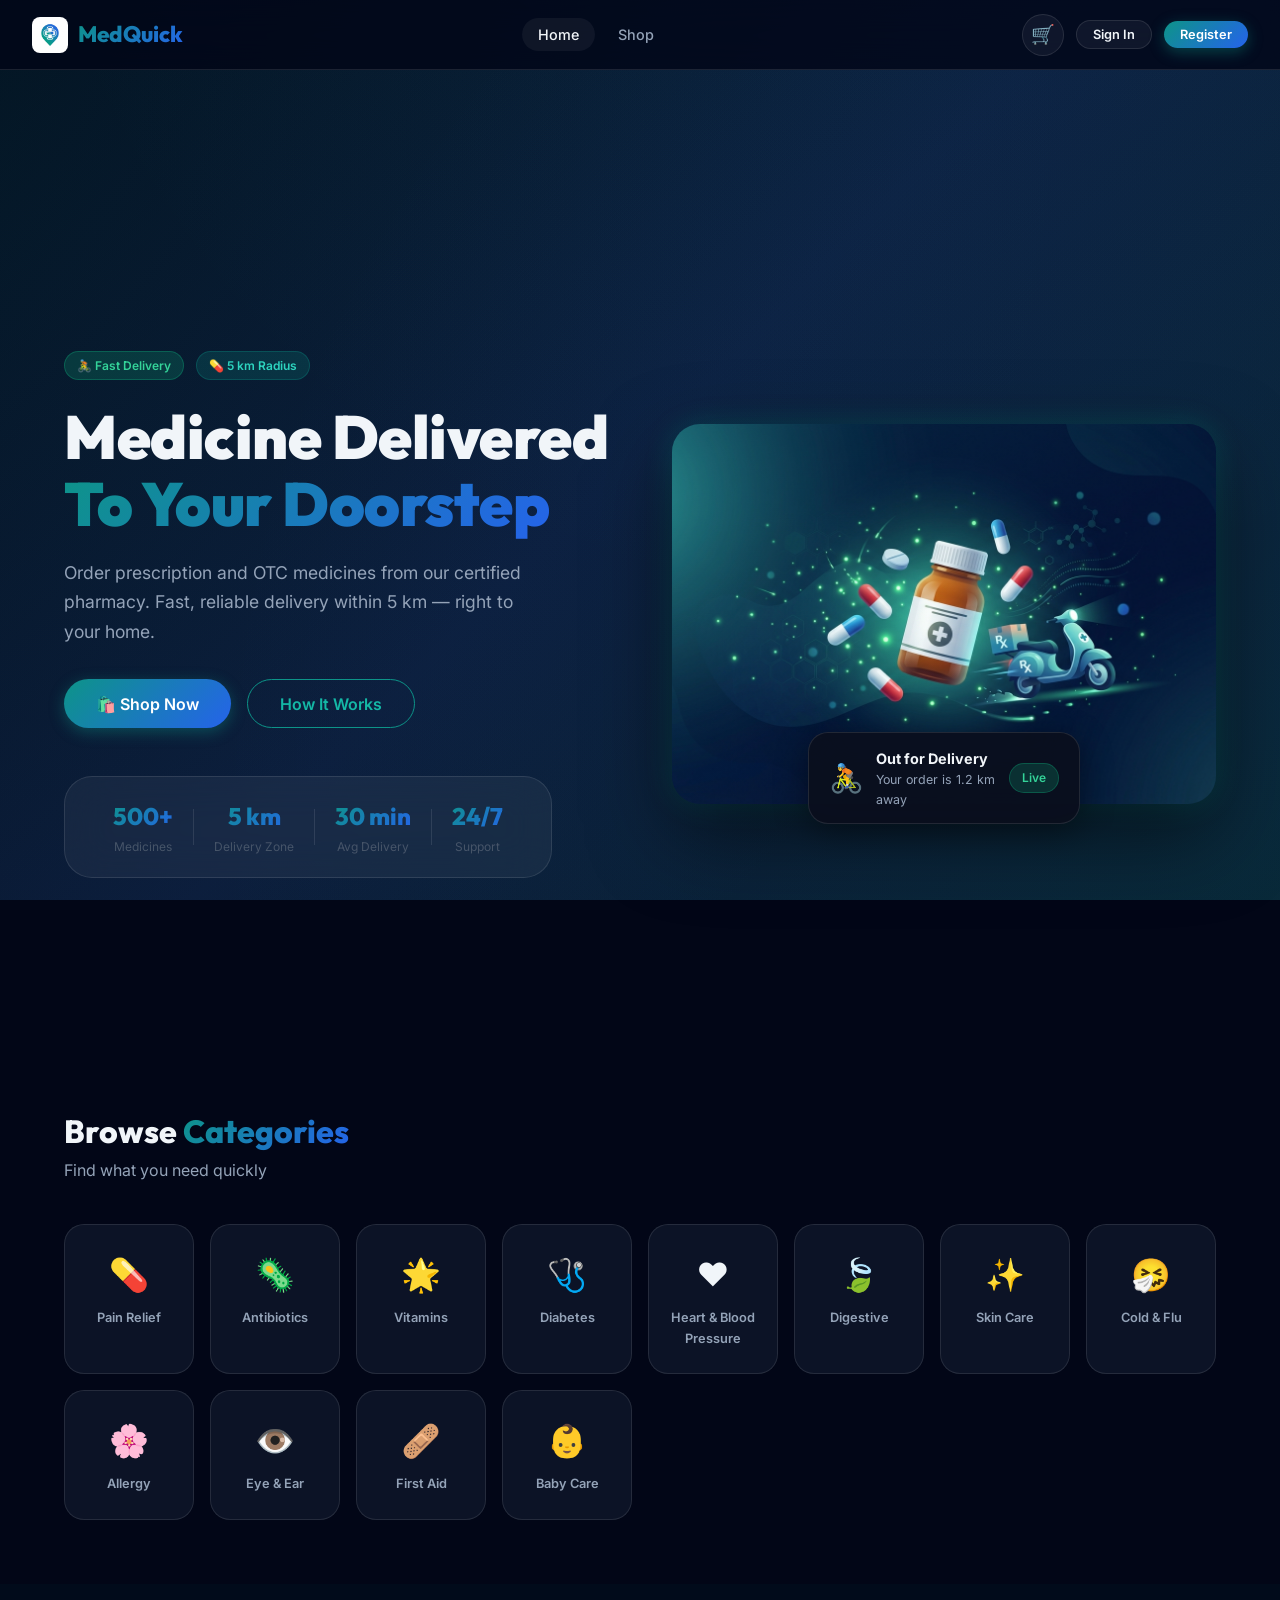
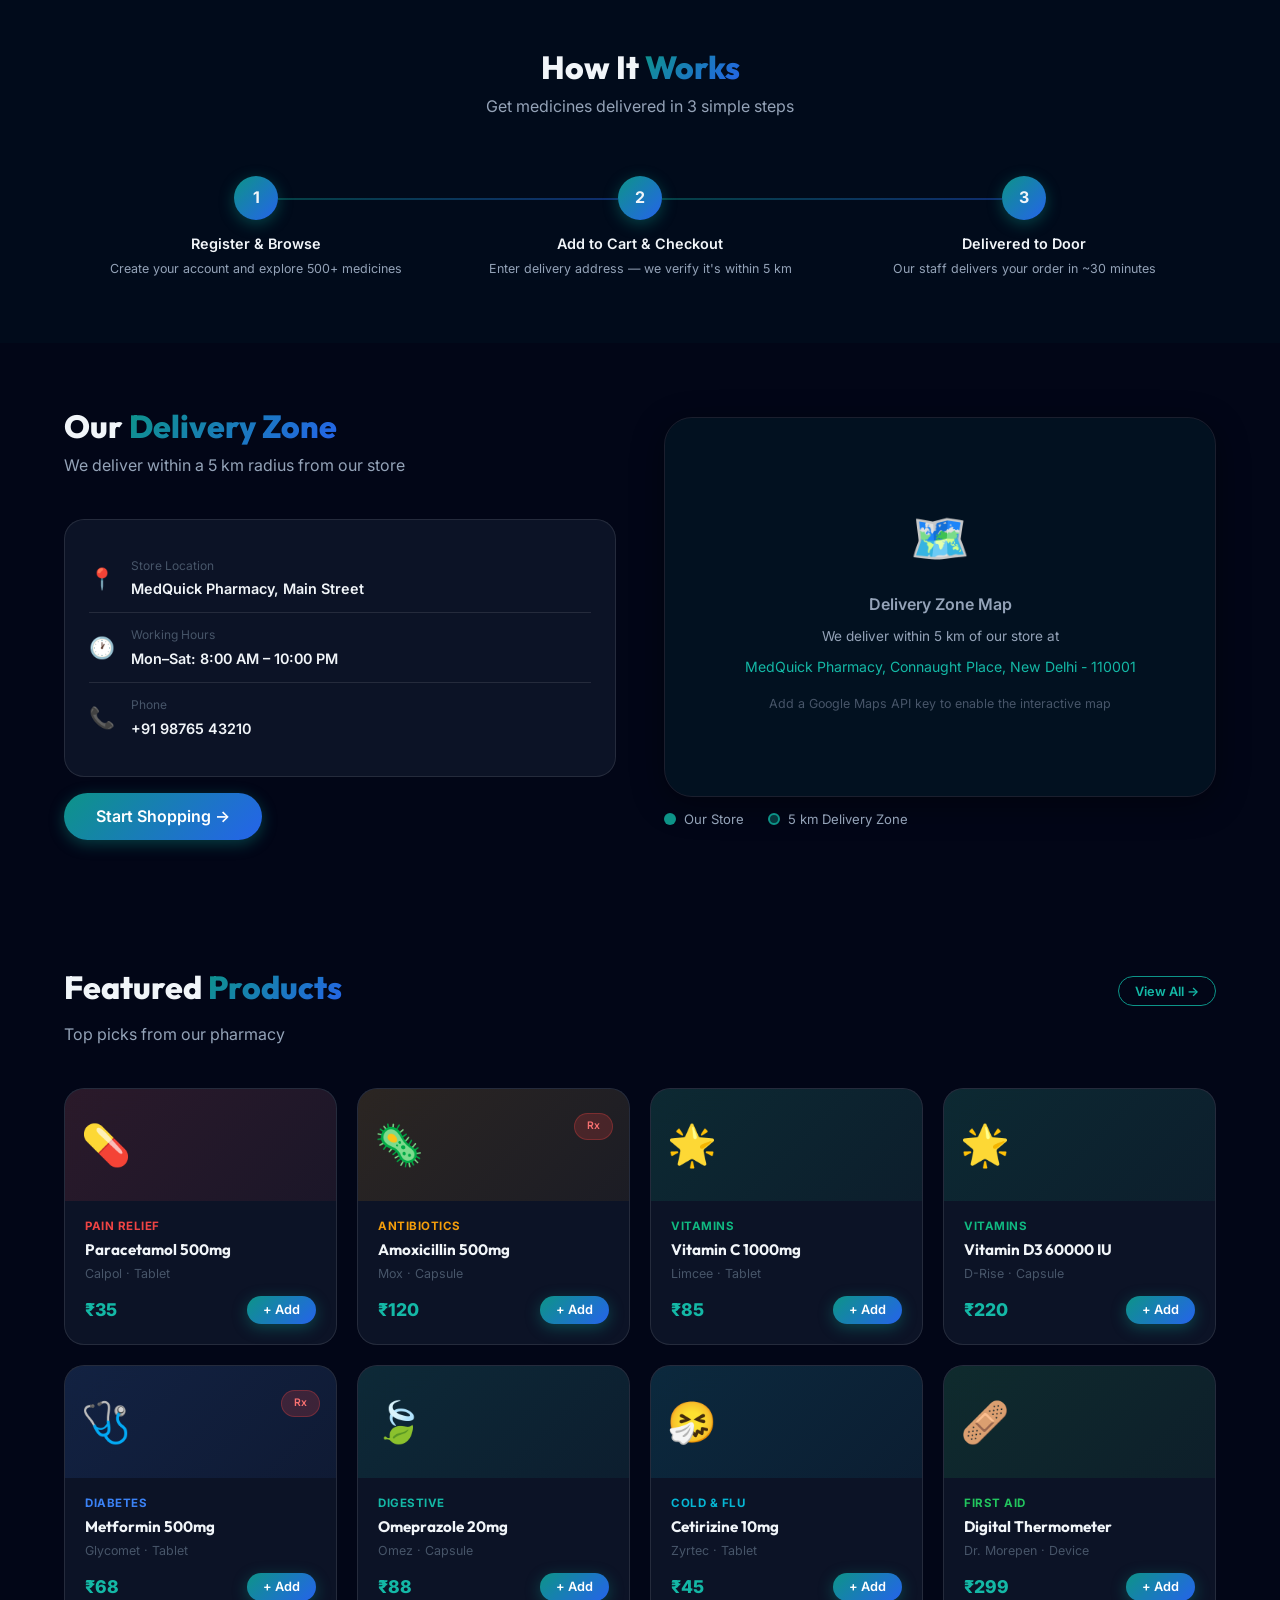
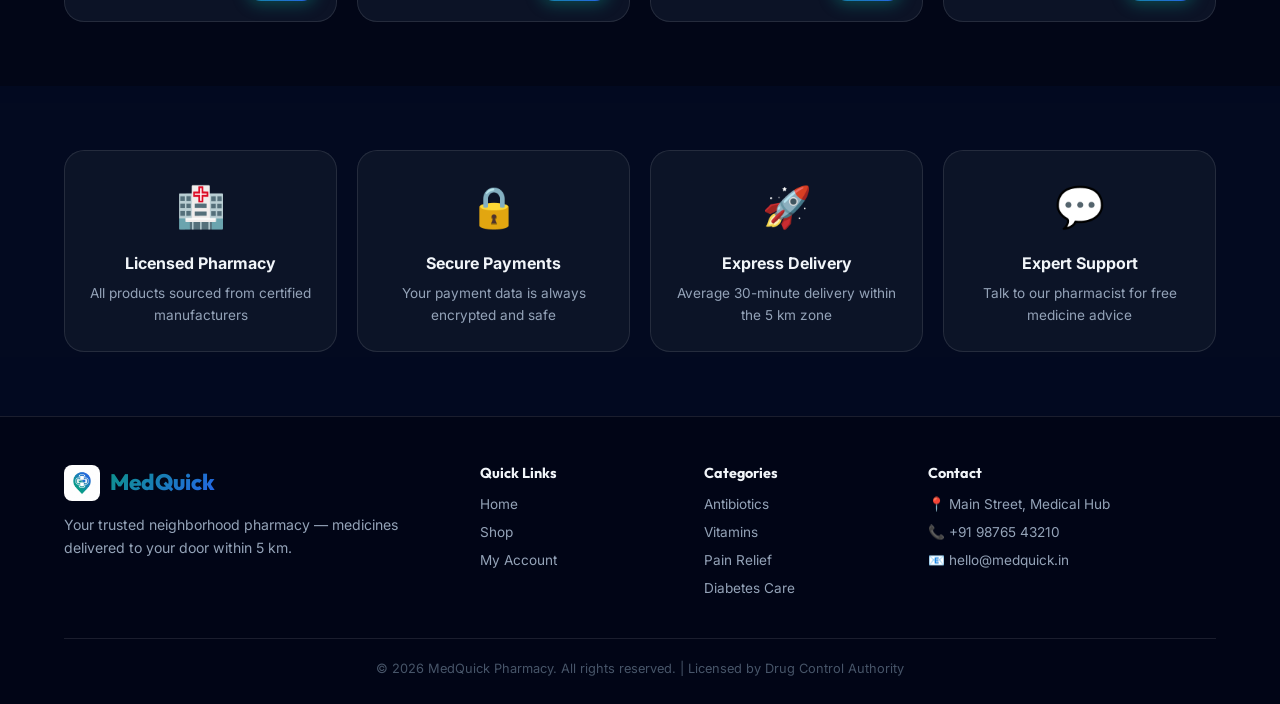
==== index.html @ 4436e1cd "added all the files" ====
<!DOCTYPE html>
<html lang="en">
<head>
  <meta charset="UTF-8" />
  <meta name="viewport" content="width=device-width, initial-scale=1.0" />
  <title>MedQuick — Medicine Delivered to Your Door</title>
  <meta name="description" content="Order medicines online from MedQuick pharmacy. Fast delivery within 5 km radius. Prescription and OTC medicines available 24/7." />
  <link rel="stylesheet" href="styles.css" />
  <link rel="stylesheet" href="home.css" />
  <link rel="stylesheet" href="shop.css" />
  <link rel="stylesheet" href="cart.css" />
  <link rel="stylesheet" href="auth.css" />
  <link rel="stylesheet" href="profile.css" />
  <link rel="stylesheet" href="admin.css" />
  <script>
    // Google Maps will be loaded dynamically by maps.js
    // Replace YOUR_API_KEY with your actual Google Maps API Key
    window.GOOGLE_MAPS_API_KEY = 'YOUR_GOOGLE_MAPS_API_KEY';
  </script>
</head>
<body>

<div class="bg-animated"></div>
<div class="particles" id="particles"></div>
<div id="toast-container"></div>
<div class="loading-overlay" id="loading-overlay">
  <div class="spinner"></div>
  <span>Processing...</span>
</div>

<!-- NAVBAR -->
<nav class="navbar" id="navbar">
  <div class="nav-brand" onclick="showPage('home')">
    <img src="logo.jpg" alt="MedQuick Logo" />
    <span>MedQuick</span>
  </div>
  <ul class="nav-links" id="nav-links">
    <li><a onclick="showPage('home')" id="nav-home">Home</a></li>
    <li><a onclick="showPage('shop')" id="nav-shop">Shop</a></li>
    <li><a onclick="showPage('orders')" id="nav-orders" class="auth-only hidden">My Orders</a></li>
    <li><a onclick="showPage('admin')" id="nav-admin" class="admin-only hidden">Admin Panel</a></li>
  </ul>
  <div class="nav-actions">
    <div class="nav-cart" onclick="showPage('cart')" title="View Cart">
      🛒
      <span class="cart-badge" id="cart-badge">0</span>
    </div>
    <button class="btn btn-ghost btn-sm auth-hidden" onclick="openModal('login-modal')">Sign In</button>
    <button class="btn btn-primary btn-sm auth-hidden" onclick="openModal('register-modal')">Register</button>
    <div class="user-avatar-nav auth-only hidden" id="user-avatar-nav" onclick="showPage('profile')" style="cursor:pointer">
      <div class="nav-avatar-circle" id="nav-avatar-circle">U</div>
    </div>
    <button class="btn btn-ghost btn-sm auth-only hidden" onclick="logoutUser()">Sign Out</button>
    <div class="hamburger" id="hamburger" onclick="toggleMenu()">
      <span></span><span></span><span></span>
    </div>
  </div>
</nav>

<!-- APP PAGES -->
<div id="app" class="page-wrapper">

  <!-- HOME PAGE -->
  <div id="page-home">
    <section class="hero-section">
      <div class="hero-content">
        <div class="hero-badge fade-in-up">
          <span class="badge badge-success">🚴 Fast Delivery</span>
          <span class="badge badge-primary">💊 5 km Radius</span>
        </div>
        <h1 class="hero-title fade-in-up fade-in-up-delay-1">
          Medicine Delivered<br /><span class="gradient-text">To Your Doorstep</span>
        </h1>
        <p class="hero-subtitle fade-in-up fade-in-up-delay-2">
          Order prescription and OTC medicines from our certified pharmacy. Fast, reliable delivery within 5 km — right to your home.
        </p>
        <div class="hero-cta fade-in-up fade-in-up-delay-3">
          <button class="btn btn-primary btn-lg" onclick="showPage('shop')">🛍️ Shop Now</button>
          <button class="btn btn-outline btn-lg" onclick="document.getElementById('how-it-works').scrollIntoView({behavior:'smooth'})">How It Works</button>
        </div>
        <div class="hero-stats fade-in-up fade-in-up-delay-4">
          <div class="stat-item"><div class="stat-value">500+</div><div class="stat-label">Medicines</div></div>
          <div class="stat-divider"></div>
          <div class="stat-item"><div class="stat-value">5 km</div><div class="stat-label">Delivery Zone</div></div>
          <div class="stat-divider"></div>
          <div class="stat-item"><div class="stat-value">30 min</div><div class="stat-label">Avg Delivery</div></div>
          <div class="stat-divider"></div>
          <div class="stat-item"><div class="stat-value">24/7</div><div class="stat-label">Support</div></div>
        </div>
      </div>
      <div class="hero-image fade-in-up fade-in-up-delay-2">
        <div class="hero-img-wrapper">
          <img src="hero.jpg" alt="MedQuick Pharmacy Delivery" />
          <div class="hero-img-glow"></div>
        </div>
        <div class="delivery-card">
          <div class="delivery-card-icon">🚴</div>
          <div>
            <div class="delivery-card-title">Out for Delivery</div>
            <div class="delivery-card-sub">Your order is 1.2 km away</div>
          </div>
          <span class="badge badge-success">Live</span>
        </div>
      </div>
    </section>

    <section class="section">
      <div class="container">
        <h2 class="section-title">Browse <span class="gradient-text">Categories</span></h2>
        <p class="section-subtitle">Find what you need quickly</p>
        <div class="categories-grid" id="home-categories-grid"></div>
      </div>
    </section>

    <section class="section how-it-works-section" id="how-it-works">
      <div class="container">
        <h2 class="section-title" style="text-align:center">How It <span class="gradient-text">Works</span></h2>
        <p class="section-subtitle" style="text-align:center">Get medicines delivered in 3 simple steps</p>
        <div class="steps">
          <div class="step"><div class="step-number">1</div><div class="step-title">Register & Browse</div><div class="step-desc">Create your account and explore 500+ medicines</div></div>
          <div class="step"><div class="step-number">2</div><div class="step-title">Add to Cart & Checkout</div><div class="step-desc">Enter delivery address — we verify it's within 5 km</div></div>
          <div class="step"><div class="step-number">3</div><div class="step-title">Delivered to Door</div><div class="step-desc">Our staff delivers your order in ~30 minutes</div></div>
        </div>
      </div>
    </section>

    <section class="section">
      <div class="container">
        <div class="map-section-wrapper">
          <div class="map-section-text">
            <h2 class="section-title">Our <span class="gradient-text">Delivery Zone</span></h2>
            <p class="section-subtitle">We deliver within a 5 km radius from our store</p>
            <div class="store-info-card card">
              <div class="store-info-row"><span class="store-info-icon">📍</span><div><div class="store-info-label">Store Location</div><div class="store-info-value">MedQuick Pharmacy, Main Street</div></div></div>
              <div class="store-info-row"><span class="store-info-icon">🕐</span><div><div class="store-info-label">Working Hours</div><div class="store-info-value">Mon–Sat: 8:00 AM – 10:00 PM</div></div></div>
              <div class="store-info-row"><span class="store-info-icon">📞</span><div><div class="store-info-label">Phone</div><div class="store-info-value">+91 98765 43210</div></div></div>
            </div>
            <button class="btn btn-primary btn-lg" onclick="showPage('shop')" style="margin-top:1rem">Start Shopping →</button>
          </div>
          <div class="map-container">
            <div id="delivery-map" class="delivery-map"></div>
            <div class="map-legend">
              <span class="legend-dot legend-store"></span> Our Store
              <span class="legend-dot legend-zone" style="margin-left:1rem"></span> 5 km Delivery Zone
            </div>
          </div>
        </div>
      </div>
    </section>

    <section class="section">
      <div class="container">
        <div style="display:flex;align-items:center;justify-content:space-between;margin-bottom:0.5rem">
          <h2 class="section-title">Featured <span class="gradient-text">Products</span></h2>
          <button class="btn btn-outline btn-sm" onclick="showPage('shop')">View All →</button>
        </div>
        <p class="section-subtitle">Top picks from our pharmacy</p>
        <div class="products-grid" id="featured-products-grid"></div>
      </div>
    </section>

    <section class="section trust-section">
      <div class="container">
        <div class="trust-grid">
          <div class="trust-card card"><div class="trust-icon">🏥</div><div class="trust-title">Licensed Pharmacy</div><div class="trust-desc">All products sourced from certified manufacturers</div></div>
          <div class="trust-card card"><div class="trust-icon">🔒</div><div class="trust-title">Secure Payments</div><div class="trust-desc">Your payment data is always encrypted and safe</div></div>
          <div class="trust-card card"><div class="trust-icon">🚀</div><div class="trust-title">Express Delivery</div><div class="trust-desc">Average 30-minute delivery within the 5 km zone</div></div>
          <div class="trust-card card"><div class="trust-icon">💬</div><div class="trust-title">Expert Support</div><div class="trust-desc">Talk to our pharmacist for free medicine advice</div></div>
        </div>
      </div>
    </section>

    <footer class="footer">
      <div class="container">
        <div class="footer-content">
          <div class="footer-brand">
            <div class="nav-brand" style="margin-bottom:0.75rem"><img src="logo.jpg" alt="MedQuick" /><span>MedQuick</span></div>
            <p>Your trusted neighborhood pharmacy — medicines delivered to your door within 5 km.</p>
          </div>
          <div class="footer-links">
            <h4>Quick Links</h4>
            <a onclick="showPage('home')">Home</a>
            <a onclick="showPage('shop')">Shop</a>
            <a onclick="openModal('login-modal')">My Account</a>
          </div>
          <div class="footer-links">
            <h4>Categories</h4>
            <a onclick="shopByCategory('Antibiotics')">Antibiotics</a>
            <a onclick="shopByCategory('Vitamins')">Vitamins</a>
            <a onclick="shopByCategory('Pain Relief')">Pain Relief</a>
            <a onclick="shopByCategory('Diabetes')">Diabetes Care</a>
          </div>
          <div class="footer-contact">
            <h4>Contact</h4>
            <p>📍 Main Street, Medical Hub</p>
            <p>📞 +91 98765 43210</p>
            <p>📧 hello@medquick.in</p>
          </div>
        </div>
        <div class="footer-bottom"><p>© 2026 MedQuick Pharmacy. All rights reserved. | Licensed by Drug Control Authority</p></div>
      </div>
    </footer>
  </div>

  <!-- SHOP PAGE -->
  <div id="page-shop" class="hidden">
    <div class="container">
      <div class="page-header">
        <h1>Our <span class="gradient-text">Medicine Store</span></h1>
        <p class="section-subtitle">Browse 500+ medicines — search, filter, and order</p>
      </div>
      <div class="shop-toolbar">
        <div class="search-wrapper">
          <span class="search-icon">🔍</span>
          <input type="text" id="search-input" class="search-input" placeholder="Search medicines, brands..." oninput="filterProducts()" />
          <button class="search-clear" id="search-clear" onclick="clearSearch()" style="display:none">✕</button>
        </div>
        <select class="form-control shop-select" id="category-filter" onchange="filterProducts()">
          <option value="">All Categories</option>
        </select>
        <select class="form-control shop-select" id="sort-filter" onchange="filterProducts()">
          <option value="default">Sort: Default</option>
          <option value="price-asc">Price: Low to High</option>
          <option value="price-desc">Price: High to Low</option>
          <option value="name-asc">Name: A–Z</option>
          <option value="name-desc">Name: Z–A</option>
        </select>
      </div>
      <div class="active-filters" id="active-filters"></div>
      <div class="products-count" id="products-count"></div>
      <div class="products-grid" id="shop-products-grid"></div>
      <div class="empty-state hidden" id="no-results">
        <div class="empty-state-icon">💊</div>
        <h3>No medicines found</h3>
        <p>Try adjusting your search or filter criteria</p>
        <button class="btn btn-outline" onclick="clearFilters()" style="margin-top:1rem">Clear Filters</button>
      </div>
    </div>
  </div>

  <!-- CART PAGE -->
  <div id="page-cart" class="hidden">
    <div class="container">
      <div class="page-header">
        <h1>Your <span class="gradient-text">Cart</span></h1>
        <p class="section-subtitle">Review your items and proceed to checkout</p>
      </div>
      <div class="cart-layout">
        <div class="cart-items-section">
          <div id="cart-items-list"></div>
          <div class="empty-state hidden" id="cart-empty">
            <div class="empty-state-icon">🛒</div>
            <h3>Your cart is empty</h3>
            <p>Add medicines to get started</p>
            <button class="btn btn-primary" onclick="showPage('shop')" style="margin-top:1.5rem">Browse Medicines</button>
          </div>
        </div>
        <div class="cart-summary-section" id="cart-summary-section">
          <div class="card" style="margin-bottom:1.25rem">
            <h3 style="margin-bottom:1.25rem;font-size:1.1rem">📋 Order Summary</h3>
            <div class="summary-row"><span>Subtotal</span><span id="cart-subtotal">₹0</span></div>
            <div class="summary-row"><span>Delivery Fee</span><span id="cart-delivery-fee">₹40</span></div>
            <div class="summary-row summary-discount hidden" id="summary-discount-row"><span>Discount</span><span id="cart-discount" style="color:var(--success)">-₹0</span></div>
            <div class="summary-divider"></div>
            <div class="summary-row summary-total"><span>Total</span><span id="cart-total">₹0</span></div>
          </div>
          <div class="card" style="margin-bottom:1.25rem">
            <h3 style="margin-bottom:1.25rem;font-size:1.1rem">📍 Delivery Address</h3>
            <div class="form-group">
              <label class="form-label">Search Your Address</label>
              <div class="input-group" style="display:flex;gap:0.5rem">
                <div style="position:relative;flex:1">
                  <span class="input-icon">🔍</span>
                  <input type="text" id="delivery-address-input" class="form-control" placeholder="Type your address..." autocomplete="off" oninput="onDeliveryAddressInput()" />
                </div>
                <button class="btn btn-outline" style="padding: 0.75rem 1rem;" onclick="locateUser()" title="Use Current Location"><span id="locate-icon">📍</span></button>
              </div>
              <div class="form-hint">We deliver within 5 km of our store</div>
            </div>
            <div id="address-suggestions" class="address-suggestions"></div>
            <div id="distance-result" class="distance-result hidden"></div>
            <div class="form-group">
              <label class="form-label">Flat / House No</label>
              <input type="text" id="flat-no" class="form-control" placeholder="e.g. 12B, Ground Floor" />
            </div>
            <div class="form-group">
              <label class="form-label">Landmark (optional)</label>
              <input type="text" id="landmark" class="form-control" placeholder="e.g. Near City Hospital" />
            </div>
            <div id="map-preview" class="map-preview"></div>
          </div>
          <div class="card" style="margin-bottom:1.25rem">
            <h3 style="margin-bottom:1rem;font-size:1.1rem">🎁 Promo Code</h3>
            <div class="promo-input-row">
              <input type="text" id="promo-input" class="form-control" placeholder="Enter promo code" style="text-transform:uppercase" />
              <button class="btn btn-outline btn-sm" onclick="applyPromo()">Apply</button>
            </div>
            <div class="form-hint">Try: SAVE10, FIRST20, MEDS15</div>
          </div>
          <div class="card" style="margin-bottom:1.25rem">
            <h3 style="margin-bottom:1rem;font-size:1.1rem">💳 Payment Method</h3>
            <div class="payment-methods">
              <label class="payment-option"><input type="radio" name="payment" value="cod" checked onchange="togglePaymentDetails()" /><div class="payment-option-card"><span>💵</span> Cash on Delivery</div></label>
              
              <label class="payment-option"><input type="radio" name="payment" value="upi" onchange="togglePaymentDetails()" /><div class="payment-option-card"><span>📱</span> UPI / QR Code</div></label>
              <div id="payment-upi-details" class="payment-details hidden" style="padding: 1rem; background: var(--bg-glass); border: 1px solid var(--bg-glass-border); border-radius: var(--radius-md); margin-bottom: 0.5rem; margin-top: -0.25rem;">
                <div class="form-group">
                  <label class="form-label">UPI ID / VPA</label>
                  <input type="text" id="upi-id" class="form-control" placeholder="e.g. username@upi" />
                </div>
                <div style="text-align:center;margin:1rem 0">
                  <img src="https://api.qrserver.com/v1/create-qr-code/?size=120x120&data=upi://pay?pa=medquick@upi&pn=MedQuick" alt="UPI QR" style="border-radius:8px; border: 4px solid white;" />
                  <div class="form-hint" style="margin-top:0.5rem;">Scan to pay</div>
                </div>
              </div>
              
              <label class="payment-option"><input type="radio" name="payment" value="card" onchange="togglePaymentDetails()" /><div class="payment-option-card"><span>💳</span> Card Payment</div></label>
              <div id="payment-card-details" class="payment-details hidden" style="padding: 1rem; background: var(--bg-glass); border: 1px solid var(--bg-glass-border); border-radius: var(--radius-md); margin-top: -0.25rem;">
                <div class="form-group">
                  <label class="form-label">Card Number</label>
                  <input type="text" id="card-number" class="form-control" placeholder="XXXX XXXX XXXX XXXX" maxlength="19" />
                </div>
                <div class="form-row">
                  <div class="form-group">
                    <label class="form-label">Expiry (MM/YY)</label>
                    <input type="text" id="card-expiry" class="form-control" placeholder="MM/YY" maxlength="5" />
                  </div>
                  <div class="form-group">
                    <label class="form-label">CVV</label>
                    <input type="password" id="card-cvv" class="form-control" placeholder="123" maxlength="3" />
                  </div>
                </div>
                <div class="form-group" style="margin-bottom:0;">
                  <label class="form-label">Name on Card</label>
                  <input type="text" id="card-name" class="form-control" placeholder="Cardholder Name" />
                </div>
              </div>
            </div>
          </div>
          <button class="btn btn-primary btn-lg btn-block" onclick="placeOrder()">🛍️ Place Order</button>
          <p class="cart-note">* Delivery only within 5 km radius from store</p>
        </div>
      </div>
    </div>
  </div>

  <!-- ORDERS PAGE -->
  <div id="page-orders" class="hidden">
    <div class="container">
      <div class="page-header">
        <h1>My <span class="gradient-text">Orders</span></h1>
        <p class="section-subtitle">Track and manage your medicine orders</p>
      </div>
      <div id="orders-list"></div>
      <div class="empty-state hidden" id="orders-empty">
        <div class="empty-state-icon">📦</div>
        <h3>No orders yet</h3>
        <p>Place your first order to see it here</p>
        <button class="btn btn-primary" onclick="showPage('shop')" style="margin-top:1.5rem">Shop Now</button>
      </div>
    </div>
  </div>

  <!-- PROFILE PAGE -->
  <div id="page-profile" class="hidden">
    <div class="container">
      <div class="page-header">
        <h1>My <span class="gradient-text">Profile</span></h1>
        <p class="section-subtitle">Manage your account and preferences</p>
      </div>
      <div class="profile-layout">
        <div class="profile-sidebar card">
          <div class="profile-avatar-section">
            <div class="profile-avatar-circle" id="profile-avatar-circle">U</div>
            <h3 id="profile-name-display">User</h3>
            <p id="profile-email-display" style="color:var(--text-secondary);font-size:0.85rem"></p>
            <span class="badge badge-success" style="margin-top:0.5rem">Verified Member</span>
          </div>
          <div class="profile-nav">
            <button class="profile-nav-btn active" onclick="switchProfileTab('info')">👤 Personal Info</button>
            <button class="profile-nav-btn" onclick="showPage('orders')">📦 Order History</button>
            <button class="profile-nav-btn" onclick="switchProfileTab('addresses')">📍 Addresses</button>
            <button class="profile-nav-btn" onclick="switchProfileTab('prescriptions')">📋 Prescriptions</button>
            <button class="profile-nav-btn" onclick="switchProfileTab('security')">🔒 Security</button>
          </div>
        </div>
        <div class="profile-content">
          <div id="profile-tab-info" class="card">
            <h3 style="margin-bottom:1.5rem">Personal Information</h3>
            <div class="form-row">
              <div class="form-group"><label class="form-label">First Name</label><input type="text" id="profile-fname" class="form-control" placeholder="First name" /></div>
              <div class="form-group"><label class="form-label">Last Name</label><input type="text" id="profile-lname" class="form-control" placeholder="Last name" /></div>
            </div>
            <div class="form-group"><label class="form-label">Email Address</label><input type="email" id="profile-email" class="form-control" readonly style="opacity:0.6" /></div>
            <div class="form-group"><label class="form-label">Phone Number</label><input type="tel" id="profile-phone" class="form-control" placeholder="+91 XXXXX XXXXX" /></div>
            <div class="form-group"><label class="form-label">Date of Birth</label><input type="date" id="profile-dob" class="form-control" /></div>
            <div class="form-group"><label class="form-label">Gender</label><select id="profile-gender" class="form-control"><option value="">Select gender</option><option>Male</option><option>Female</option><option>Other</option><option>Prefer not to say</option></select></div>
            <button class="btn btn-primary" onclick="saveProfile()">Save Changes</button>
          </div>
          <div id="profile-tab-addresses" class="hidden">
            <div class="card" style="margin-bottom:1rem">
              <div style="display:flex;justify-content:space-between;align-items:center;margin-bottom:1.25rem">
                <h3>Saved Addresses</h3>
                <button class="btn btn-outline btn-sm" onclick="openModal('add-address-modal')">+ Add Address</button>
              </div>
              <div id="saved-addresses-list"><div class="empty-state" style="padding:2rem"><div class="empty-state-icon" style="font-size:2.5rem">📍</div><h3>No addresses saved</h3><p>Add a delivery address to speed up checkout</p></div></div>
            </div>
          </div>
          <div id="profile-tab-prescriptions" class="hidden">
            <div class="card">
              <div style="display:flex;justify-content:space-between;align-items:center;margin-bottom:1.25rem">
                <h3>My Prescriptions</h3>
                <button class="btn btn-outline btn-sm" onclick="document.getElementById('rx-upload').click()">📤 Upload</button>
                <input type="file" id="rx-upload" hidden accept="image/*,.pdf" onchange="uploadPrescription(event)" />
              </div>
              <div id="prescriptions-list"><div class="empty-state" style="padding:2rem"><div class="empty-state-icon" style="font-size:2.5rem">📋</div><h3>No prescriptions uploaded</h3><p>Upload your doctor's prescription for prescription medicines</p></div></div>
            </div>
          </div>
          <div id="profile-tab-security" class="hidden">
            <div class="card">
              <h3 style="margin-bottom:1.5rem">Change Password</h3>
              <div class="form-group"><label class="form-label">Current Password</label><input type="password" id="current-password" class="form-control" placeholder="Enter current password" /></div>
              <div class="form-group"><label class="form-label">New Password</label><input type="password" id="new-password" class="form-control" placeholder="Min. 8 characters" /></div>
              <div class="form-group"><label class="form-label">Confirm New Password</label><input type="password" id="confirm-new-password" class="form-control" placeholder="Confirm new password" /></div>
              <button class="btn btn-primary" onclick="changePassword()">Update Password</button>
            </div>
          </div>
        </div>
      </div>
    </div>
  </div>

  <!-- ADMIN PAGE -->
  <div id="page-admin" class="hidden">
    <div class="container">
      <div class="page-header">
        <h1>Admin <span class="gradient-text">Dashboard</span></h1>
        <p class="section-subtitle">Manage orders, medicines, and customers</p>
      </div>
      <div class="admin-stats-grid">
        <div class="admin-stat-card card"><div class="admin-stat-icon">📦</div><div class="admin-stat-value" id="stat-total-orders">0</div><div class="admin-stat-label">Total Orders</div></div>
        <div class="admin-stat-card card"><div class="admin-stat-icon">⏳</div><div class="admin-stat-value" id="stat-pending-orders">0</div><div class="admin-stat-label">Pending</div></div>
        <div class="admin-stat-card card"><div class="admin-stat-icon">👥</div><div class="admin-stat-value" id="stat-customers">0</div><div class="admin-stat-label">Customers</div></div>
        <div class="admin-stat-card card"><div class="admin-stat-icon">💰</div><div class="admin-stat-value" id="stat-revenue">₹0</div><div class="admin-stat-label">Revenue</div></div>
      </div>
      <div class="tabs" style="margin:2rem 0 1.5rem">
        <button class="tab-btn active" onclick="switchAdminTab('orders')" id="admin-tab-orders">📦 Orders</button>
        <button class="tab-btn" onclick="switchAdminTab('medicines')" id="admin-tab-medicines">💊 Medicines</button>
        <button class="tab-btn" onclick="switchAdminTab('customers')" id="admin-tab-customers">👥 Customers</button>
      </div>
      <div id="admin-panel-orders">
        <div style="margin-bottom:1.25rem">
          <select class="form-control" id="order-status-filter" onchange="filterAdminOrders()" style="max-width:200px">
            <option value="">All Orders</option>
            <option value="pending">Pending</option>
            <option value="confirmed">Confirmed</option>
            <option value="out_for_delivery">Out for Delivery</option>
            <option value="delivered">Delivered</option>
            <option value="cancelled">Cancelled</option>
          </select>
        </div>
        <div id="admin-orders-list"></div>
      </div>
      <div id="admin-panel-medicines" class="hidden">
        <div style="display:flex;justify-content:flex-end;margin-bottom:1.25rem">
          <button class="btn btn-primary" onclick="openAddMedicineModal()">+ Add Medicine</button>
        </div>
        <div id="admin-medicines-list"></div>
      </div>
      <div id="admin-panel-customers" class="hidden">
        <div id="admin-customers-list"></div>
      </div>
    </div>
  </div>

</div>

<!-- MODALS -->

<!-- Login Modal -->
<div class="modal-overlay" id="login-modal">
  <div class="modal">
    <div class="modal-header">
      <h2 class="modal-title">Welcome Back 👋</h2>
      <button class="modal-close" onclick="closeModal('login-modal')">✕</button>
    </div>
    <form onsubmit="loginUser(event)">
      <div class="form-group"><label class="form-label">Email Address</label><div class="input-group"><span class="input-icon">📧</span><input type="email" id="login-email" class="form-control" placeholder="your@email.com" required /></div></div>
      <div class="form-group"><label class="form-label">Password</label><div class="input-group"><span class="input-icon">🔒</span><input type="password" id="login-password" class="form-control" placeholder="Enter your password" required /></div></div>
      <div style="text-align:right;margin-bottom:1.25rem"><a style="font-size:0.82rem;color:var(--primary-light);cursor:pointer" onclick="forgotPassword()">Forgot password?</a></div>
      <button type="submit" class="btn btn-primary btn-lg btn-block">Sign In</button>
      <div class="divider">or</div>
      <button type="button" class="btn btn-ghost btn-block" onclick="loginAsDemo()">🧪 Try Demo Account</button>
      <p style="text-align:center;margin-top:1.25rem;font-size:0.85rem;color:var(--text-secondary)">Don't have an account? <a onclick="switchModal('login-modal','register-modal')" style="color:var(--primary-light);cursor:pointer">Register here</a></p>
    </form>
  </div>
</div>

<!-- Register Modal -->
<div class="modal-overlay" id="register-modal">
  <div class="modal" style="max-width:560px">
    <div class="modal-header">
      <h2 class="modal-title">Create Account 🏥</h2>
      <button class="modal-close" onclick="closeModal('register-modal')">✕</button>
    </div>
    <form onsubmit="registerUser(event)">
      <div class="form-row">
        <div class="form-group"><label class="form-label">First Name</label><input type="text" id="reg-fname" class="form-control" placeholder="First name" required /></div>
        <div class="form-group"><label class="form-label">Last Name</label><input type="text" id="reg-lname" class="form-control" placeholder="Last name" required /></div>
      </div>
      <div class="form-group"><label class="form-label">Email Address</label><div class="input-group"><span class="input-icon">📧</span><input type="email" id="reg-email" class="form-control" placeholder="your@email.com" required /></div><div class="form-error" id="reg-email-error">Email already registered</div></div>
      <div class="form-group"><label class="form-label">Phone Number</label><div class="input-group"><span class="input-icon">📞</span><input type="tel" id="reg-phone" class="form-control" placeholder="+91 XXXXX XXXXX" required /></div></div>
      <div class="form-group"><label class="form-label">Date of Birth</label><input type="date" id="reg-dob" class="form-control" required /></div>
      <div class="form-group"><label class="form-label">Password</label><div class="input-group"><span class="input-icon">🔒</span><input type="password" id="reg-password" class="form-control" placeholder="Min. 8 characters" required minlength="8" /></div></div>
      <div class="form-group"><label class="form-label">Confirm Password</label><div class="input-group"><span class="input-icon">🔒</span><input type="password" id="reg-confirm-password" class="form-control" placeholder="Confirm password" required /></div><div class="form-error" id="reg-password-error">Passwords do not match</div></div>
      <div class="form-group" style="display:flex;align-items:flex-start;gap:0.75rem"><input type="checkbox" id="reg-terms" style="margin-top:3px;accent-color:var(--primary)" required /><label for="reg-terms" style="font-size:0.83rem;color:var(--text-secondary)">I agree to the <a style="color:var(--primary-light)">Terms of Service</a> and <a style="color:var(--primary-light)">Privacy Policy</a></label></div>
      <button type="submit" class="btn btn-primary btn-lg btn-block">Create Account</button>
      <p style="text-align:center;margin-top:1.25rem;font-size:0.85rem;color:var(--text-secondary)">Already have an account? <a onclick="switchModal('register-modal','login-modal')" style="color:var(--primary-light);cursor:pointer">Sign in</a></p>
    </form>
  </div>
</div>

<!-- Product Detail Modal -->
<div class="modal-overlay" id="product-modal">
  <div class="modal" style="max-width:600px">
    <div class="modal-header">
      <h2 class="modal-title" id="product-modal-title">Product</h2>
      <button class="modal-close" onclick="closeModal('product-modal')">✕</button>
    </div>
    <div id="product-modal-content"></div>
  </div>
</div>

<!-- Add/Edit Medicine Modal (Admin) -->
<div class="modal-overlay" id="add-medicine-modal">
  <div class="modal" style="max-width:540px">
    <div class="modal-header">
      <h2 class="modal-title" id="add-med-modal-title">Add Medicine</h2>
      <button class="modal-close" onclick="closeModal('add-medicine-modal')">✕</button>
    </div>
    <form onsubmit="saveMedicine(event)">
      <input type="hidden" id="edit-med-id" />
      <div class="form-row">
        <div class="form-group"><label class="form-label">Medicine Name</label><input type="text" id="med-name" class="form-control" placeholder="e.g. Paracetamol 500mg" required /></div>
        <div class="form-group"><label class="form-label">Brand</label><input type="text" id="med-brand" class="form-control" placeholder="e.g. Calpol" required /></div>
      </div>
      <div class="form-row">
        <div class="form-group"><label class="form-label">Category</label><select id="med-category" class="form-control" required><option value="">Select category</option><option>Pain Relief</option><option>Antibiotics</option><option>Vitamins</option><option>Diabetes</option><option>Heart & Blood Pressure</option><option>Digestive</option><option>Skin Care</option><option>Cold & Flu</option><option>Allergy</option><option>Eye & Ear</option><option>First Aid</option><option>Baby Care</option></select></div>
        <div class="form-group"><label class="form-label">Price (₹)</label><input type="number" id="med-price" class="form-control" placeholder="e.g. 120" min="1" required /></div>
      </div>
      <div class="form-row">
        <div class="form-group"><label class="form-label">Stock Quantity</label><input type="number" id="med-stock" class="form-control" placeholder="e.g. 100" min="0" required /></div>
        <div class="form-group"><label class="form-label">Dosage Form</label><select id="med-form" class="form-control"><option>Tablet</option><option>Capsule</option><option>Syrup</option><option>Injection</option><option>Cream</option><option>Drops</option><option>Inhaler</option><option>Powder</option></select></div>
      </div>
      <div class="form-group"><label class="form-label">Description</label><textarea id="med-description" class="form-control" rows="2" placeholder="Brief description..."></textarea></div>
      <div class="form-group" style="display:flex;gap:1.5rem">
        <label style="display:flex;align-items:center;gap:0.5rem;font-size:0.85rem"><input type="checkbox" id="med-prescription" style="accent-color:var(--primary)" /> Requires Prescription (Rx)</label>
        <label style="display:flex;align-items:center;gap:0.5rem;font-size:0.85rem"><input type="checkbox" id="med-featured" style="accent-color:var(--primary)" /> Featured Product</label>
      </div>
      <button type="submit" class="btn btn-primary btn-lg btn-block">Save Medicine</button>
    </form>
  </div>
</div>

<!-- Order Confirm Modal -->
<div class="modal-overlay" id="order-confirm-modal">
  <div class="modal" style="text-align:center;max-width:420px">
    <div style="font-size:4rem;margin-bottom:1rem;animation:pulse 1s ease-in-out 3">🎉</div>
    <h2 style="font-size:1.6rem;font-weight:800;margin-bottom:0.5rem">Order Placed!</h2>
    <p style="color:var(--text-secondary);margin-bottom:1.5rem" id="order-confirm-msg">Your order has been placed successfully.</p>
    <div class="card" style="margin-bottom:1.5rem;text-align:left">
      <div class="summary-row"><span>Order ID</span><span id="confirm-order-id" style="font-family:monospace;color:var(--primary-light)"></span></div>
      <div class="summary-row"><span>Estimated Delivery</span><span style="color:var(--success)">25–40 minutes</span></div>
      <div class="summary-row"><span>Payment</span><span id="confirm-payment-method"></span></div>
    </div>
    <button class="btn btn-primary btn-block" onclick="closeModal('order-confirm-modal');showPage('orders')">Track My Order</button>
    <button class="btn btn-ghost btn-block" onclick="closeModal('order-confirm-modal');showPage('shop')" style="margin-top:0.5rem">Continue Shopping</button>
  </div>
</div>

<!-- Add Address Modal -->
<div class="modal-overlay" id="add-address-modal">
  <div class="modal">
    <div class="modal-header">
      <h2 class="modal-title">Add New Address</h2>
      <button class="modal-close" onclick="closeModal('add-address-modal')">✕</button>
    </div>
    <form onsubmit="saveAddress(event)">
      <div class="form-group">
        <label class="form-label">Address Label</label>
        <div style="display:flex;gap:0.5rem;margin-bottom:0.5rem" id="addr-label-btns">
          <button type="button" class="btn btn-ghost btn-sm addr-label active" data-label="Home" onclick="selectAddrLabel(this)">🏠 Home</button>
          <button type="button" class="btn btn-ghost btn-sm addr-label" data-label="Work" onclick="selectAddrLabel(this)">🏢 Work</button>
          <button type="button" class="btn btn-ghost btn-sm addr-label" data-label="Other" onclick="selectAddrLabel(this)">📍 Other</button>
        </div>
        <input type="hidden" id="addr-label" value="Home" />
      </div>
      <div class="form-group"><label class="form-label">Full Address</label><input type="text" id="addr-full" class="form-control" placeholder="Search your address..." required /></div>
      <div class="form-group"><label class="form-label">Flat / House No</label><input type="text" id="addr-flat" class="form-control" placeholder="e.g. 12B, 3rd Floor" required /></div>
      <div class="form-group"><label class="form-label">Landmark</label><input type="text" id="addr-landmark" class="form-control" placeholder="e.g. Near City Hospital" /></div>
      <div id="addr-distance-check" class="distance-result hidden"></div>
      <button type="submit" class="btn btn-primary btn-block btn-lg">Save Address</button>
    </form>
  </div>
</div>

<script src="data.js"></script>
<script src="app.js"></script>
<script src="auth.js"></script>
<script src="shop.js"></script>
<script src="cart.js"></script>
<script src="admin.js"></script>
<script src="maps.js"></script>
</body>
</html>
---- styles.css ----
/* =============================================
   MedQuick — Global Stylesheet
   ============================================= */

@import url('https://fonts.googleapis.com/css2?family=Inter:wght@300;400;500;600;700;800;900&family=Outfit:wght@300;400;500;600;700;800&display=swap');

/* ---------- Design Tokens ---------- */
:root {
  --primary: #0d9488;
  --primary-dark: #0f766e;
  --primary-light: #14b8a6;
  --accent: #2563eb;
  --accent-light: #3b82f6;
  --danger: #ef4444;
  --warning: #f59e0b;
  --success: #10b981;

  --bg-dark: #020617;
  --bg-card: rgba(15, 23, 42, 0.85);
  --bg-glass: rgba(255, 255, 255, 0.05);
  --bg-glass-border: rgba(255, 255, 255, 0.1);

  --text-primary: #f1f5f9;
  --text-secondary: #94a3b8;
  --text-muted: #475569;

  --gradient-primary: linear-gradient(135deg, #0d9488 0%, #2563eb 100%);
  --gradient-hero: linear-gradient(135deg, #020617 0%, #0c1a3a 50%, #062428 100%);
  --gradient-card: linear-gradient(145deg, rgba(13,148,136,0.15), rgba(37,99,235,0.08));

  --shadow-glow: 0 0 30px rgba(13,148,136,0.3);
  --shadow-card: 0 8px 32px rgba(0,0,0,0.4);
  --shadow-btn: 0 4px 15px rgba(13,148,136,0.4);

  --radius-sm: 8px;
  --radius-md: 14px;
  --radius-lg: 20px;
  --radius-xl: 28px;
  --radius-full: 9999px;

  --transition: all 0.3s cubic-bezier(0.4, 0, 0.2, 1);
  --transition-slow: all 0.5s cubic-bezier(0.4, 0, 0.2, 1);
}

/* ---------- Reset & Base ---------- */
*, *::before, *::after { box-sizing: border-box; margin: 0; padding: 0; }
html { scroll-behavior: smooth; }
body {
  font-family: 'Inter', sans-serif;
  background: var(--bg-dark);
  color: var(--text-primary);
  min-height: 100vh;
  overflow-x: hidden;
  line-height: 1.6;
}
h1, h2, h3, h4, h5 { font-family: 'Outfit', sans-serif; font-weight: 700; line-height: 1.2; }
a { text-decoration: none; color: inherit; }
img { max-width: 100%; }
input, select, textarea, button { font-family: 'Inter', sans-serif; }

/* ---------- Scrollbar ---------- */
::-webkit-scrollbar { width: 6px; }
::-webkit-scrollbar-track { background: var(--bg-dark); }
::-webkit-scrollbar-thumb { background: var(--primary); border-radius: var(--radius-full); }

/* ---------- Animated Background ---------- */
.bg-animated {
  position: fixed;
  top: 0; left: 0;
  width: 100%; height: 100%;
  z-index: -1;
  background: var(--gradient-hero);
  overflow: hidden;
}
.bg-animated::before {
  content: '';
  position: absolute;
  top: -50%; left: -50%;
  width: 200%; height: 200%;
  background: radial-gradient(circle at 20% 30%, rgba(13,148,136,0.12) 0%, transparent 50%),
              radial-gradient(circle at 80% 70%, rgba(37,99,235,0.10) 0%, transparent 50%),
              radial-gradient(circle at 60% 10%, rgba(20,184,166,0.08) 0%, transparent 40%);
  animation: bgShift 15s ease-in-out infinite alternate;
}
@keyframes bgShift {
  0%   { transform: translate(0, 0) rotate(0deg); }
  100% { transform: translate(3%, 2%) rotate(2deg); }
}

/* ---------- Navbar ---------- */
.navbar {
  position: fixed;
  top: 0; left: 0; right: 0;
  z-index: 1000;
  padding: 0 2rem;
  height: 70px;
  display: flex;
  align-items: center;
  justify-content: space-between;
  background: rgba(2, 6, 23, 0.8);
  backdrop-filter: blur(20px);
  -webkit-backdrop-filter: blur(20px);
  border-bottom: 1px solid var(--bg-glass-border);
  transition: var(--transition);
}
.navbar.scrolled {
  background: rgba(2, 6, 23, 0.95);
  box-shadow: 0 4px 20px rgba(0,0,0,0.5);
}
.nav-brand {
  display: flex;
  align-items: center;
  gap: 0.6rem;
  font-family: 'Outfit', sans-serif;
  font-weight: 800;
  font-size: 1.4rem;
  cursor: pointer;
}
.nav-brand img { width: 36px; height: 36px; border-radius: var(--radius-sm); }
.nav-brand span { background: var(--gradient-primary); -webkit-background-clip: text; -webkit-text-fill-color: transparent; background-clip: text; }
.nav-links { display: flex; align-items: center; gap: 0.4rem; list-style: none; }
.nav-links a {
  padding: 0.5rem 1rem;
  border-radius: var(--radius-full);
  font-size: 0.9rem;
  font-weight: 500;
  color: var(--text-secondary);
  transition: var(--transition);
  cursor: pointer;
}
.nav-links a:hover, .nav-links a.active { color: var(--text-primary); background: var(--bg-glass); }
.nav-actions { display: flex; align-items: center; gap: 0.75rem; }
.nav-cart {
  position: relative;
  cursor: pointer;
  padding: 0.5rem;
  border-radius: var(--radius-full);
  background: var(--bg-glass);
  border: 1px solid var(--bg-glass-border);
  display: flex;
  align-items: center;
  justify-content: center;
  transition: var(--transition);
  color: var(--text-primary);
  font-size: 1.2rem;
  width: 42px; height: 42px;
}
.nav-cart:hover { background: rgba(13,148,136,0.2); border-color: var(--primary); }
.cart-badge {
  position: absolute;
  top: -4px; right: -4px;
  background: var(--danger);
  color: white;
  font-size: 0.65rem;
  font-weight: 700;
  min-width: 18px; height: 18px;
  border-radius: var(--radius-full);
  display: none;
  align-items: center;
  justify-content: center;
  border: 2px solid var(--bg-dark);
}
.cart-badge.visible { display: flex; }
.hamburger { display: none; flex-direction: column; gap: 5px; cursor: pointer; padding: 8px; }
.hamburger span { display: block; width: 22px; height: 2px; background: var(--text-primary); border-radius: 2px; transition: var(--transition); }

/* ---------- Buttons ---------- */
.btn {
  display: inline-flex;
  align-items: center;
  justify-content: center;
  gap: 0.5rem;
  padding: 0.6rem 1.4rem;
  border-radius: var(--radius-full);
  font-size: 0.9rem;
  font-weight: 600;
  cursor: pointer;
  border: none;
  transition: var(--transition);
  white-space: nowrap;
}
.btn-primary { background: var(--gradient-primary); color: white; box-shadow: var(--shadow-btn); }
.btn-primary:hover { transform: translateY(-2px); box-shadow: 0 8px 25px rgba(13,148,136,0.5); }
.btn-outline { background: transparent; color: var(--primary-light); border: 1.5px solid var(--primary); }
.btn-outline:hover { background: rgba(13,148,136,0.15); transform: translateY(-2px); }
.btn-ghost { background: var(--bg-glass); color: var(--text-primary); border: 1px solid var(--bg-glass-border); }
.btn-ghost:hover { background: rgba(255,255,255,0.1); transform: translateY(-1px); }
.btn-danger { background: var(--danger); color: white; }
.btn-danger:hover { background: #dc2626; transform: translateY(-1px); }
.btn-lg { padding: 0.85rem 2rem; font-size: 1rem; }
.btn-sm { padding: 0.4rem 1rem; font-size: 0.8rem; }
.btn-block { width: 100%; }

/* ---------- Cards ---------- */
.card {
  background: var(--bg-card);
  border: 1px solid var(--bg-glass-border);
  border-radius: var(--radius-lg);
  padding: 1.5rem;
  backdrop-filter: blur(20px);
  -webkit-backdrop-filter: blur(20px);
  transition: var(--transition);
}
.card:hover { border-color: rgba(13,148,136,0.3); box-shadow: var(--shadow-card); }
.card-glass {
  background: var(--bg-glass);
  border: 1px solid var(--bg-glass-border);
  border-radius: var(--radius-lg);
  backdrop-filter: blur(20px);
  -webkit-backdrop-filter: blur(20px);
}

/* ---------- Forms ---------- */
.form-group { margin-bottom: 1.25rem; }
.form-label { display: block; font-size: 0.85rem; font-weight: 600; color: var(--text-secondary); margin-bottom: 0.4rem; letter-spacing: 0.3px; }
.form-control {
  width: 100%;
  padding: 0.75rem 1rem;
  background: rgba(255,255,255,0.05);
  border: 1.5px solid rgba(255,255,255,0.1);
  border-radius: var(--radius-md);
  color: var(--text-primary);
  font-size: 0.9rem;
  transition: var(--transition);
  outline: none;
}
.form-control:focus { border-color: var(--primary); background: rgba(13,148,136,0.08); box-shadow: 0 0 0 3px rgba(13,148,136,0.15); }
.form-control::placeholder { color: var(--text-muted); }
select.form-control option { background: #0f172a; color: var(--text-primary); }
.form-row { display: grid; grid-template-columns: 1fr 1fr; gap: 1rem; }
.input-group { position: relative; }
.input-icon { position: absolute; left: 1rem; top: 50%; transform: translateY(-50%); color: var(--text-muted); pointer-events: none; }
.input-group .form-control { padding-left: 2.5rem; }
.form-hint { font-size: 0.75rem; color: var(--text-muted); margin-top: 0.25rem; }
.form-error { font-size: 0.75rem; color: var(--danger); margin-top: 0.25rem; display: none; }
.form-error.show { display: block; }

/* ---------- Badge ---------- */
.badge { display: inline-flex; align-items: center; gap: 0.3rem; padding: 0.25rem 0.75rem; border-radius: var(--radius-full); font-size: 0.75rem; font-weight: 600; }
.badge-success { background: rgba(16,185,129,0.2); color: #34d399; border: 1px solid rgba(16,185,129,0.3); }
.badge-warning { background: rgba(245,158,11,0.2); color: #fbbf24; border: 1px solid rgba(245,158,11,0.3); }
.badge-danger  { background: rgba(239,68,68,0.2); color: #f87171; border: 1px solid rgba(239,68,68,0.3); }
.badge-info    { background: rgba(37,99,235,0.2); color: #60a5fa; border: 1px solid rgba(37,99,235,0.3); }
.badge-primary { background: rgba(13,148,136,0.2); color: #2dd4bf; border: 1px solid rgba(13,148,136,0.3); }

/* ---------- Toast ---------- */
#toast-container { position: fixed; bottom: 2rem; right: 2rem; z-index: 9999; display: flex; flex-direction: column; gap: 0.75rem; }
.toast {
  display: flex;
  align-items: center;
  gap: 0.75rem;
  padding: 1rem 1.25rem;
  border-radius: var(--radius-md);
  background: rgba(15, 23, 42, 0.95);
  border: 1px solid var(--bg-glass-border);
  backdrop-filter: blur(20px);
  box-shadow: var(--shadow-card);
  min-width: 280px;
  max-width: 360px;
  animation: toastSlideIn 0.4s cubic-bezier(0.4,0,0.2,1);
  font-size: 0.88rem;
  font-weight: 500;
}
@keyframes toastSlideIn { from { transform: translateX(120%); opacity: 0; } to { transform: translateX(0); opacity: 1; } }
.toast-icon { font-size: 1.2rem; flex-shrink: 0; }
.toast-success .toast-icon { color: var(--success); }
.toast-error .toast-icon { color: var(--danger); }
.toast-info .toast-icon { color: var(--accent-light); }
.toast-warning .toast-icon { color: var(--warning); }
.toast-success { border-left: 3px solid var(--success); }
.toast-error   { border-left: 3px solid var(--danger); }
.toast-info    { border-left: 3px solid var(--accent-light); }
.toast-warning { border-left: 3px solid var(--warning); }

/* ---------- Modal ---------- */
.modal-overlay {
  position: fixed; inset: 0;
  background: rgba(0,0,0,0.7);
  backdrop-filter: blur(8px);
  z-index: 5000;
  display: flex;
  align-items: center;
  justify-content: center;
  padding: 1.5rem;
  opacity: 0;
  pointer-events: none;
  transition: opacity 0.3s;
}
.modal-overlay.open { opacity: 1; pointer-events: all; }
.modal {
  background: rgba(10, 15, 30, 0.97);
  border: 1px solid var(--bg-glass-border);
  border-radius: var(--radius-xl);
  padding: 2.5rem;
  width: 100%;
  max-width: 480px;
  max-height: 90vh;
  overflow-y: auto;
  transform: scale(0.9) translateY(20px);
  transition: transform 0.3s cubic-bezier(0.4,0,0.2,1);
  box-shadow: 0 25px 60px rgba(0,0,0,0.7);
}
.modal-overlay.open .modal { transform: scale(1) translateY(0); }
.modal-header { display: flex; align-items: center; justify-content: space-between; margin-bottom: 1.75rem; }
.modal-title { font-size: 1.4rem; font-weight: 700; background: var(--gradient-primary); -webkit-background-clip: text; -webkit-text-fill-color: transparent; background-clip: text; }
.modal-close { background: var(--bg-glass); border: 1px solid var(--bg-glass-border); color: var(--text-secondary); width: 32px; height: 32px; border-radius: var(--radius-full); cursor: pointer; display: flex; align-items: center; justify-content: center; font-size: 1rem; transition: var(--transition); }
.modal-close:hover { background: rgba(239,68,68,0.2); border-color: var(--danger); color: var(--danger); }

/* ---------- Section Base ---------- */
.page-wrapper { padding-top: 70px; min-height: 100vh; }
.section { padding: 4rem 0; }
.container { max-width: 1200px; margin: 0 auto; padding: 0 1.5rem; }
.section-title { font-size: 2rem; font-weight: 800; margin-bottom: 0.5rem; }
.section-subtitle { color: var(--text-secondary); font-size: 1rem; margin-bottom: 2.5rem; }
.gradient-text { background: var(--gradient-primary); -webkit-background-clip: text; -webkit-text-fill-color: transparent; background-clip: text; }

/* ---------- Divider ---------- */
.divider { display: flex; align-items: center; gap: 1rem; margin: 1.25rem 0; color: var(--text-muted); font-size: 0.8rem; }
.divider::before, .divider::after { content: ''; flex: 1; height: 1px; background: var(--bg-glass-border); }

/* ---------- Loader ---------- */
.spinner { width: 36px; height: 36px; border: 3px solid rgba(255,255,255,0.1); border-top-color: var(--primary); border-radius: 50%; animation: spin 0.8s linear infinite; margin: 0 auto; }
@keyframes spin { to { transform: rotate(360deg); } }
.loading-overlay {
  position: fixed; inset: 0;
  background: rgba(2,6,23,0.9);
  backdrop-filter: blur(8px);
  z-index: 9000;
  display: none;
  flex-direction: column;
  align-items: center;
  justify-content: center;
  gap: 1rem;
  color: var(--text-secondary);
  font-size: 0.9rem;
}
.loading-overlay.active { display: flex; }

/* ---------- Empty State ---------- */
.empty-state { text-align: center; padding: 4rem 2rem; color: var(--text-secondary); }
.empty-state-icon { font-size: 4rem; margin-bottom: 1rem; opacity: 0.5; }
.empty-state h3 { font-size: 1.2rem; margin-bottom: 0.5rem; color: var(--text-primary); }
.empty-state p { font-size: 0.9rem; }

/* ---------- Steps ---------- */
.steps { display: flex; align-items: flex-start; position: relative; }
.step { flex: 1; text-align: center; position: relative; padding-top: 1rem; }
.step-number {
  width: 44px; height: 44px;
  background: var(--gradient-primary);
  border-radius: 50%;
  display: flex; align-items: center; justify-content: center;
  font-weight: 700; font-size: 1rem;
  margin: 0 auto 0.75rem;
  position: relative; z-index: 1;
  box-shadow: var(--shadow-btn);
}
.step:not(:last-child)::after {
  content: '';
  position: absolute;
  top: calc(1rem + 22px);
  left: calc(50% + 22px);
  right: calc(-50% + 22px);
  height: 2px;
  background: linear-gradient(90deg, var(--primary), var(--accent));
  opacity: 0.4;
}
.step-title { font-size: 0.9rem; font-weight: 600; margin-bottom: 0.25rem; }
.step-desc  { font-size: 0.78rem; color: var(--text-secondary); }

/* ---------- Page Header ---------- */
.page-header { padding: 4rem 0 3rem; text-align: center; }
.page-header h1 { font-size: 2.5rem; margin-bottom: 0.5rem; }

/* ---------- Tabs ---------- */
.tabs { display: flex; gap: 0.25rem; background: var(--bg-glass); border: 1px solid var(--bg-glass-border); padding: 4px; border-radius: var(--radius-full); width: fit-content; }
.tab-btn { padding: 0.5rem 1.25rem; border-radius: var(--radius-full); border: none; background: transparent; color: var(--text-secondary); font-size: 0.88rem; font-weight: 500; cursor: pointer; transition: var(--transition); }
.tab-btn.active { background: var(--gradient-primary); color: white; box-shadow: var(--shadow-btn); }

/* ---------- Animations ---------- */
@keyframes pulse { 0%, 100% { transform: scale(1); opacity: 1; } 50% { transform: scale(1.05); opacity: 0.85; } }
.pulse { animation: pulse 2s ease-in-out infinite; }

@keyframes fadeInUp { from { opacity: 0; transform: translateY(20px); } to { opacity: 1; transform: translateY(0); } }
.fade-in-up { animation: fadeInUp 0.6s ease forwards; }
.fade-in-up-delay-1 { animation-delay: 0.1s; opacity: 0; }
.fade-in-up-delay-2 { animation-delay: 0.2s; opacity: 0; }
.fade-in-up-delay-3 { animation-delay: 0.3s; opacity: 0; }
.fade-in-up-delay-4 { animation-delay: 0.4s; opacity: 0; }

/* ---------- Responsive ---------- */
@media (max-width: 768px) {
  .nav-links { display: none; }
  .nav-links.open {
    display: flex; flex-direction: column;
    position: fixed; top: 70px; left: 0; right: 0;
    background: rgba(2,6,23,0.97);
    backdrop-filter: blur(20px);
    padding: 1.5rem; gap: 0.5rem;
    border-bottom: 1px solid var(--bg-glass-border);
    z-index: 999;
  }
  .nav-links.open a { padding: 0.75rem 1rem; display: block; }
  .hamburger { display: flex; }
  .form-row { grid-template-columns: 1fr; }
  .section-title { font-size: 1.6rem; }
  .page-header h1 { font-size: 1.8rem; }
  .modal { padding: 1.75rem; }
  .steps { flex-direction: column; gap: 1.5rem; }
  .step:not(:last-child)::after { display: none; }
  #toast-container { bottom: 1rem; right: 1rem; left: 1rem; }
  .toast { min-width: unset; max-width: unset; }
}
---- home.css ----
/* =============================================
   MedQuick — Home Page Styles (home.css)
   ============================================= */

/* ---- Hero ---- */
.hero-section {
  min-height: 100vh;
  display: flex;
  align-items: center;
  gap: 4rem;
  padding: 6rem 4rem 4rem;
  max-width: 1300px;
  margin: 0 auto;
}

.hero-content { flex: 1; max-width: 560px; }

.hero-badge { display: flex; gap: 0.75rem; margin-bottom: 1.5rem; flex-wrap: wrap; }

.hero-title {
  font-size: clamp(2.4rem, 5vw, 3.8rem);
  font-weight: 900;
  line-height: 1.1;
  margin-bottom: 1.25rem;
  letter-spacing: -0.5px;
}

.hero-subtitle {
  font-size: 1.1rem;
  color: var(--text-secondary);
  margin-bottom: 2rem;
  line-height: 1.7;
  max-width: 480px;
}

.hero-cta { display: flex; gap: 1rem; margin-bottom: 3rem; flex-wrap: wrap; }

.hero-stats {
  display: flex;
  align-items: center;
  gap: 0;
  background: var(--bg-glass);
  border: 1px solid var(--bg-glass-border);
  border-radius: var(--radius-xl);
  padding: 1.25rem 1.75rem;
  backdrop-filter: blur(20px);
  width: fit-content;
}

.stat-item { text-align: center; padding: 0 1.25rem; }
.stat-value { font-family: 'Outfit', sans-serif; font-size: 1.5rem; font-weight: 800; background: var(--gradient-primary); -webkit-background-clip: text; -webkit-text-fill-color: transparent; background-clip: text; }
.stat-label { font-size: 0.75rem; color: var(--text-muted); margin-top: 0.1rem; }
.stat-divider { width: 1px; height: 36px; background: var(--bg-glass-border); }

.hero-image { flex: 1; max-width: 560px; position: relative; }

.hero-img-wrapper {
  position: relative;
  border-radius: var(--radius-xl);
  overflow: hidden;
  box-shadow: 0 30px 80px rgba(0,0,0,0.5), var(--shadow-glow);
}

.hero-img-wrapper img { width: 100%; height: 380px; object-fit: cover; display: block; }

.hero-img-glow {
  position: absolute;
  inset: 0;
  background: linear-gradient(135deg, rgba(13,148,136,0.15) 0%, transparent 60%);
}

.delivery-card {
  position: absolute;
  bottom: -20px;
  left: 50%;
  transform: translateX(-50%);
  background: rgba(10, 15, 30, 0.95);
  border: 1px solid var(--bg-glass-border);
  border-radius: var(--radius-lg);
  padding: 0.85rem 1.25rem;
  display: flex;
  align-items: center;
  gap: 0.75rem;
  backdrop-filter: blur(20px);
  min-width: 260px;
  animation: deliveryCardFloat 3s ease-in-out infinite;
  box-shadow: var(--shadow-card);
}

@keyframes deliveryCardFloat {
  0%, 100% { transform: translateX(-50%) translateY(0); }
  50%       { transform: translateX(-50%) translateY(-6px); }
}

.delivery-card-icon { font-size: 1.75rem; }
.delivery-card-title { font-weight: 700; font-size: 0.9rem; }
.delivery-card-sub   { font-size: 0.78rem; color: var(--text-secondary); }

/* ---- Categories ---- */
.categories-grid {
  display: grid;
  grid-template-columns: repeat(auto-fill, minmax(130px, 1fr));
  gap: 1rem;
}

.category-card {
  background: var(--bg-card);
  border: 1px solid var(--bg-glass-border);
  border-radius: var(--radius-lg);
  padding: 1.5rem 1rem;
  text-align: center;
  cursor: pointer;
  transition: var(--transition);
  backdrop-filter: blur(20px);
  position: relative;
  overflow: hidden;
}

.category-card::before {
  content: '';
  position: absolute;
  inset: 0;
  background: linear-gradient(135deg, rgba(var(--cat-color, #0d9488), 0.08), transparent);
  opacity: 0;
  transition: var(--transition);
}

.category-card:hover {
  border-color: rgba(13,148,136,0.4);
  transform: translateY(-4px);
  box-shadow: var(--shadow-card);
}

.category-card:hover::before { opacity: 1; }

.category-emoji { font-size: 2rem; margin-bottom: 0.5rem; display: block; }
.category-name  { font-size: 0.8rem; font-weight: 600; color: var(--text-secondary); }

/* ---- How It Works ---- */
.how-it-works-section { background: rgba(13,148,136,0.04); }

/* ---- Products Grid ---- */
.products-grid {
  display: grid;
  grid-template-columns: repeat(auto-fill, minmax(220px, 1fr));
  gap: 1.25rem;
}

.product-card {
  cursor: pointer;
  padding: 0;
  overflow: hidden;
  border-radius: var(--radius-lg);
}

.product-card-header {
  padding: 1.5rem 1rem;
  display: flex;
  align-items: flex-start;
  justify-content: space-between;
  position: relative;
}

.product-emoji { font-size: 2.5rem; }

.product-badges { display: flex; flex-direction: column; gap: 0.3rem; align-items: flex-end; }

.product-card-body { padding: 1rem 1.25rem 1.25rem; }

.product-category { font-size: 0.72rem; font-weight: 700; text-transform: uppercase; letter-spacing: 0.5px; margin-bottom: 0.3rem; }
.product-name     { font-size: 0.95rem; font-weight: 700; margin-bottom: 0.25rem; line-height: 1.3; }
.product-brand    { font-size: 0.78rem; color: var(--text-muted); margin-bottom: 0.75rem; }

.product-footer { display: flex; align-items: center; justify-content: space-between; }
.product-price  { font-size: 1.1rem; font-weight: 800; color: var(--primary-light); }

/* ---- Trust Section ---- */
.trust-section { background: rgba(37,99,235,0.04); }

.trust-grid {
  display: grid;
  grid-template-columns: repeat(auto-fit, minmax(220px, 1fr));
  gap: 1.25rem;
}

.trust-card { text-align: center; }
.trust-icon  { font-size: 2.5rem; margin-bottom: 0.75rem; }
.trust-title { font-size: 1rem; font-weight: 700; margin-bottom: 0.4rem; }
.trust-desc  { font-size: 0.85rem; color: var(--text-secondary); line-height: 1.6; }

/* ---- Map Section ---- */
.map-section-wrapper {
  display: grid;
  grid-template-columns: 1fr 1fr;
  gap: 3rem;
  align-items: center;
}

.map-container { position: relative; }

.delivery-map {
  height: 380px;
  border-radius: var(--radius-xl);
  overflow: hidden;
  border: 1px solid var(--bg-glass-border);
  box-shadow: var(--shadow-card);
}

.map-legend {
  display: flex;
  align-items: center;
  gap: 0.5rem;
  margin-top: 0.75rem;
  font-size: 0.82rem;
  color: var(--text-secondary);
}

.legend-dot { display: inline-block; width: 12px; height: 12px; border-radius: 50%; }
.legend-store { background: #0d9488; }
.legend-zone  { background: rgba(13,148,136,0.35); border: 2px solid #0d9488; }

.store-info-card .store-info-row {
  display: flex;
  align-items: center;
  gap: 1rem;
  padding: 0.75rem 0;
  border-bottom: 1px solid var(--bg-glass-border);
}

.store-info-card .store-info-row:last-child { border-bottom: none; }
.store-info-icon  { font-size: 1.3rem; }
.store-info-label { font-size: 0.75rem; color: var(--text-muted); margin-bottom: 0.15rem; }
.store-info-value { font-size: 0.9rem; font-weight: 600; }

/* ---- Footer ---- */
.footer {
  background: rgba(2, 6, 23, 0.9);
  border-top: 1px solid var(--bg-glass-border);
  padding: 3rem 0 1.5rem;
}

.footer-content {
  display: grid;
  grid-template-columns: 2fr 1fr 1fr 1.5fr;
  gap: 2rem;
  margin-bottom: 2rem;
}

.footer-brand p { font-size: 0.88rem; color: var(--text-secondary); line-height: 1.7; margin-top: 0.5rem; }

.footer-links h4,
.footer-contact h4 { font-size: 0.9rem; font-weight: 700; margin-bottom: 0.75rem; color: var(--text-primary); }

.footer-links a {
  display: block;
  font-size: 0.85rem;
  color: var(--text-secondary);
  margin-bottom: 0.4rem;
  cursor: pointer;
  transition: var(--transition);
}

.footer-links a:hover { color: var(--primary-light); }

.footer-contact p { font-size: 0.85rem; color: var(--text-secondary); margin-bottom: 0.4rem; }

.footer-bottom {
  border-top: 1px solid var(--bg-glass-border);
  padding-top: 1.25rem;
  text-align: center;
  font-size: 0.8rem;
  color: var(--text-muted);
}

/* ---- User Avatar in Navbar ---- */
.nav-avatar-circle {
  width: 36px;
  height: 36px;
  background: var(--gradient-primary);
  border-radius: 50%;
  display: flex;
  align-items: center;
  justify-content: center;
  font-weight: 700;
  font-size: 0.9rem;
}

/* ---- Responsive ---- */
@media (max-width: 1024px) {
  .hero-section { flex-direction: column; padding: 5rem 2rem 3rem; gap: 2.5rem; }
  .hero-content { max-width: 100%; }
  .hero-image   { max-width: 100%; }
  .map-section-wrapper { grid-template-columns: 1fr; gap: 2rem; }
  .footer-content { grid-template-columns: 1fr 1fr; }
}

@media (max-width: 768px) {
  .hero-stats { flex-wrap: wrap; padding: 1rem; }
  .categories-grid { grid-template-columns: repeat(auto-fill, minmax(100px, 1fr)); }
  .products-grid { grid-template-columns: repeat(auto-fill, minmax(160px, 1fr)); gap: 0.75rem; }
  .footer-content { grid-template-columns: 1fr; }
  .delivery-card { min-width: 220px; font-size: 0.85rem; }
}
---- shop.css ----
/* =============================================
   MedQuick — Shop Page (shop.css)
   ============================================= */
.shop-toolbar {
  display: flex;
  gap: 1rem;
  margin-bottom: 1.5rem;
  flex-wrap: wrap;
  align-items: center;
}

.search-wrapper {
  position: relative;
  flex: 1;
  min-width: 240px;
}

.search-icon {
  position: absolute;
  left: 1rem;
  top: 50%;
  transform: translateY(-50%);
  color: var(--text-muted);
  pointer-events: none;
  font-size: 1rem;
}

.search-input {
  width: 100%;
  padding: 0.75rem 2.5rem 0.75rem 2.75rem;
  background: rgba(255,255,255,0.05);
  border: 1.5px solid rgba(255,255,255,0.1);
  border-radius: var(--radius-full);
  color: var(--text-primary);
  font-size: 0.9rem;
  transition: var(--transition);
  outline: none;
}

.search-input:focus {
  border-color: var(--primary);
  background: rgba(13,148,136,0.08);
  box-shadow: 0 0 0 3px rgba(13,148,136,0.15);
}

.search-input::placeholder { color: var(--text-muted); }

.search-clear {
  position: absolute;
  right: 0.75rem;
  top: 50%;
  transform: translateY(-50%);
  background: none;
  border: none;
  color: var(--text-muted);
  cursor: pointer;
  font-size: 0.85rem;
  padding: 0.25rem;
  border-radius: 50%;
  transition: var(--transition);
}

.search-clear:hover { color: var(--danger); }

.shop-select {
  max-width: 200px;
  border-radius: var(--radius-full) !important;
  padding-left: 1.25rem !important;
}

.active-filters {
  display: flex;
  gap: 0.5rem;
  flex-wrap: wrap;
  margin-bottom: 1rem;
  align-items: center;
}

.filter-chip {
  display: inline-flex;
  align-items: center;
  gap: 0.4rem;
  padding: 0.3rem 0.75rem;
  background: rgba(13,148,136,0.15);
  border: 1px solid rgba(13,148,136,0.3);
  border-radius: var(--radius-full);
  font-size: 0.8rem;
  color: var(--primary-light);
}

.filter-chip button {
  background: none;
  border: none;
  color: var(--primary-light);
  cursor: pointer;
  font-size: 0.75rem;
  padding: 0;
  opacity: 0.7;
  transition: var(--transition);
}

.filter-chip button:hover { opacity: 1; color: var(--danger); }

.products-count {
  font-size: 0.85rem;
  color: var(--text-secondary);
  margin-bottom: 1.5rem;
}

.hidden { display: none !important; }
---- cart.css ----
/* =============================================
   MedQuick — Cart Page (cart.css)
   ============================================= */

.cart-layout {
  display: grid;
  grid-template-columns: 1fr 420px;
  gap: 2rem;
  padding-bottom: 4rem;
}

/* ---- Cart Items ---- */
.cart-items-section {}

.cart-item {
  display: flex;
  align-items: center;
  justify-content: space-between;
  gap: 1rem;
  flex-wrap: wrap;
}

.cart-item-info {
  display: flex;
  align-items: center;
  gap: 0.75rem;
  flex: 1;
  min-width: 160px;
}

.cart-item-name {
  font-weight: 600;
  font-size: 0.92rem;
  margin-bottom: 0.15rem;
  display: flex;
  align-items: center;
  gap: 0.4rem;
  flex-wrap: wrap;
}

.cart-item-controls {
  display: flex;
  align-items: center;
  gap: 1rem;
}

.qty-control {
  display: flex;
  align-items: center;
  background: var(--bg-glass);
  border: 1px solid var(--bg-glass-border);
  border-radius: var(--radius-full);
  overflow: hidden;
}

.qty-btn {
  background: none;
  border: none;
  color: var(--text-primary);
  width: 32px;
  height: 32px;
  cursor: pointer;
  display: flex;
  align-items: center;
  justify-content: center;
  font-size: 1.1rem;
  transition: var(--transition);
  font-weight: 700;
}

.qty-btn:hover { background: rgba(13,148,136,0.2); color: var(--primary-light); }

.qty-value {
  min-width: 28px;
  text-align: center;
  font-weight: 600;
  font-size: 0.9rem;
}

.cart-item-price {
  font-weight: 700;
  font-size: 1rem;
  color: var(--primary-light);
  min-width: 72px;
  text-align: right;
}

/* ---- Summary ---- */
.cart-summary-section {}

.summary-row {
  display: flex;
  justify-content: space-between;
  align-items: center;
  padding: 0.5rem 0;
  font-size: 0.9rem;
  color: var(--text-secondary);
}

.summary-total {
  font-size: 1.1rem;
  font-weight: 800;
  color: var(--text-primary);
}

.summary-divider {
  height: 1px;
  background: var(--bg-glass-border);
  margin: 0.5rem 0;
}

/* ---- Address Suggestions ---- */
.address-suggestions {
  background: rgba(10, 15, 30, 0.98);
  border: 1px solid var(--bg-glass-border);
  border-radius: var(--radius-md);
  max-height: 200px;
  overflow-y: auto;
}

.address-suggestion-item {
  padding: 0.75rem 1rem;
  font-size: 0.86rem;
  cursor: pointer;
  border-bottom: 1px solid var(--bg-glass-border);
  transition: var(--transition);
}

.address-suggestion-item:hover { background: rgba(13,148,136,0.1); color: var(--primary-light); }
.address-suggestion-item:last-child { border-bottom: none; }

/* ---- Distance Result ---- */
.distance-result {
  margin: 0.75rem 0;
  border-radius: var(--radius-md);
  overflow: hidden;
}

/* ---- Map Preview ---- */
.map-preview {
  height: 0;
  border-radius: var(--radius-md);
  overflow: hidden;
  transition: height 0.3s ease;
}

/* ---- Payment ---- */
.payment-methods { display: flex; flex-direction: column; gap: 0.5rem; }

.payment-option { display: block; cursor: pointer; }
.payment-option input { display: none; }

.payment-option-card {
  display: flex;
  align-items: center;
  gap: 0.75rem;
  padding: 0.85rem 1.1rem;
  background: var(--bg-glass);
  border: 1.5px solid var(--bg-glass-border);
  border-radius: var(--radius-md);
  font-size: 0.9rem;
  font-weight: 500;
  transition: var(--transition);
}

.payment-option input:checked + .payment-option-card {
  background: rgba(13,148,136,0.12);
  border-color: var(--primary);
  color: var(--primary-light);
  box-shadow: 0 0 0 3px rgba(13,148,136,0.1);
}

/* ---- Promo ---- */
.promo-input-row {
  display: flex;
  gap: 0.75rem;
  margin-bottom: 0.5rem;
}

/* ---- Order Cards (My Orders) ---- */
.order-card {}

.order-card-header {
  display: flex;
  align-items: flex-start;
  justify-content: space-between;
  flex-wrap: wrap;
  gap: 0.75rem;
  margin-bottom: 0.75rem;
  padding-bottom: 0.75rem;
  border-bottom: 1px solid var(--bg-glass-border);
}

.order-items-preview {
  margin-bottom: 0.75rem;
}

.order-item-row {
  display: flex;
  justify-content: space-between;
  align-items: center;
  font-size: 0.86rem;
  padding: 0.3rem 0;
  color: var(--text-secondary);
  gap: 1rem;
}

.order-item-row span:first-child { flex: 1; }

.order-card-footer {
  display: flex;
  justify-content: space-between;
  align-items: center;
  flex-wrap: wrap;
  gap: 0.5rem;
  margin-top: 0.75rem;
  padding-top: 0.75rem;
  border-top: 1px solid var(--bg-glass-border);
}

.cart-note {
  text-align: center;
  font-size: 0.78rem;
  color: var(--text-muted);
  margin-top: 0.75rem;
}

/* ---- Responsive ---- */
@media (max-width: 900px) {
  .cart-layout { grid-template-columns: 1fr; }
}

@media (max-width: 600px) {
  .cart-item { flex-direction: column; align-items: flex-start; }
  .cart-item-controls { flex-wrap: wrap; }
}
---- auth.css ----
/* =============================================
   MedQuick — Auth Styles (auth.css)
   ============================================= */
/* (Auth is handled through modals in styles.css — minimal extras here) */
---- profile.css ----
/* =============================================
   MedQuick — Profile Page (profile.css)
   ============================================= */

.profile-layout {
  display: grid;
  grid-template-columns: 280px 1fr;
  gap: 2rem;
  padding-bottom: 4rem;
}

.profile-sidebar {
  position: sticky;
  top: 90px;
  height: fit-content;
}

.profile-avatar-section {
  text-align: center;
  padding-bottom: 1.5rem;
  border-bottom: 1px solid var(--bg-glass-border);
  margin-bottom: 1.25rem;
}

.profile-avatar-circle {
  width: 80px;
  height: 80px;
  background: var(--gradient-primary);
  border-radius: 50%;
  display: flex;
  align-items: center;
  justify-content: center;
  font-size: 2rem;
  font-weight: 800;
  margin: 0 auto 0.75rem;
  box-shadow: var(--shadow-glow);
}

.profile-avatar-section h3 { font-size: 1.1rem; margin-bottom: 0.25rem; }

.profile-nav { display: flex; flex-direction: column; gap: 0.25rem; }

.profile-nav-btn {
  background: transparent;
  border: none;
  color: var(--text-secondary);
  font-size: 0.9rem;
  font-weight: 500;
  padding: 0.75rem 1rem;
  border-radius: var(--radius-md);
  text-align: left;
  cursor: pointer;
  transition: var(--transition);
  font-family: 'Inter', sans-serif;
}

.profile-nav-btn:hover { background: var(--bg-glass); color: var(--text-primary); }
.profile-nav-btn.active { background: rgba(13,148,136,0.15); color: var(--primary-light); font-weight: 600; }

.profile-content { min-width: 0; }

@media (max-width: 768px) {
  .profile-layout { grid-template-columns: 1fr; }
  .profile-sidebar { position: static; }
}
---- admin.css ----
/* =============================================
   MedQuick — Admin Dashboard (admin.css)
   ============================================= */

.admin-stats-grid {
  display: grid;
  grid-template-columns: repeat(auto-fit, minmax(180px, 1fr));
  gap: 1.25rem;
  margin-bottom: 0;
}

.admin-stat-card {
  text-align: center;
  padding: 1.75rem;
  position: relative;
  overflow: hidden;
}

.admin-stat-card::before {
  content: '';
  position: absolute;
  top: -20px; right: -20px;
  width: 80px; height: 80px;
  background: radial-gradient(circle, rgba(13,148,136,0.12), transparent);
  border-radius: 50%;
}

.admin-stat-icon { font-size: 2rem; margin-bottom: 0.5rem; }
.admin-stat-value { font-size: 1.8rem; font-weight: 800; background: var(--gradient-primary); -webkit-background-clip: text; -webkit-text-fill-color: transparent; background-clip: text; margin-bottom: 0.25rem; }
.admin-stat-label { font-size: 0.82rem; color: var(--text-secondary); }

/* ---- Admin Table ---- */
.admin-table {
  width: 100%;
  border-collapse: collapse;
  font-size: 0.875rem;
}

.admin-table th {
  text-align: left;
  padding: 0.85rem 1rem;
  font-size: 0.75rem;
  font-weight: 700;
  color: var(--text-muted);
  text-transform: uppercase;
  letter-spacing: 0.5px;
  border-bottom: 1px solid var(--bg-glass-border);
  background: rgba(255,255,255,0.02);
}

.admin-table td {
  padding: 0.85rem 1rem;
  border-bottom: 1px solid rgba(255,255,255,0.04);
  vertical-align: middle;
}

.admin-table tr:last-child td { border-bottom: none; }

.admin-table tr:hover td { background: rgba(255,255,255,0.02); }

/* ---- Admin Order Card ---- */
.admin-order-card {
  transition: var(--transition);
}

.admin-order-card:hover {
  border-color: rgba(13,148,136,0.3);
}

@media (max-width: 768px) {
  .admin-stats-grid { grid-template-columns: repeat(2, 1fr); }
  .admin-table { display: block; overflow-x: auto; }
}
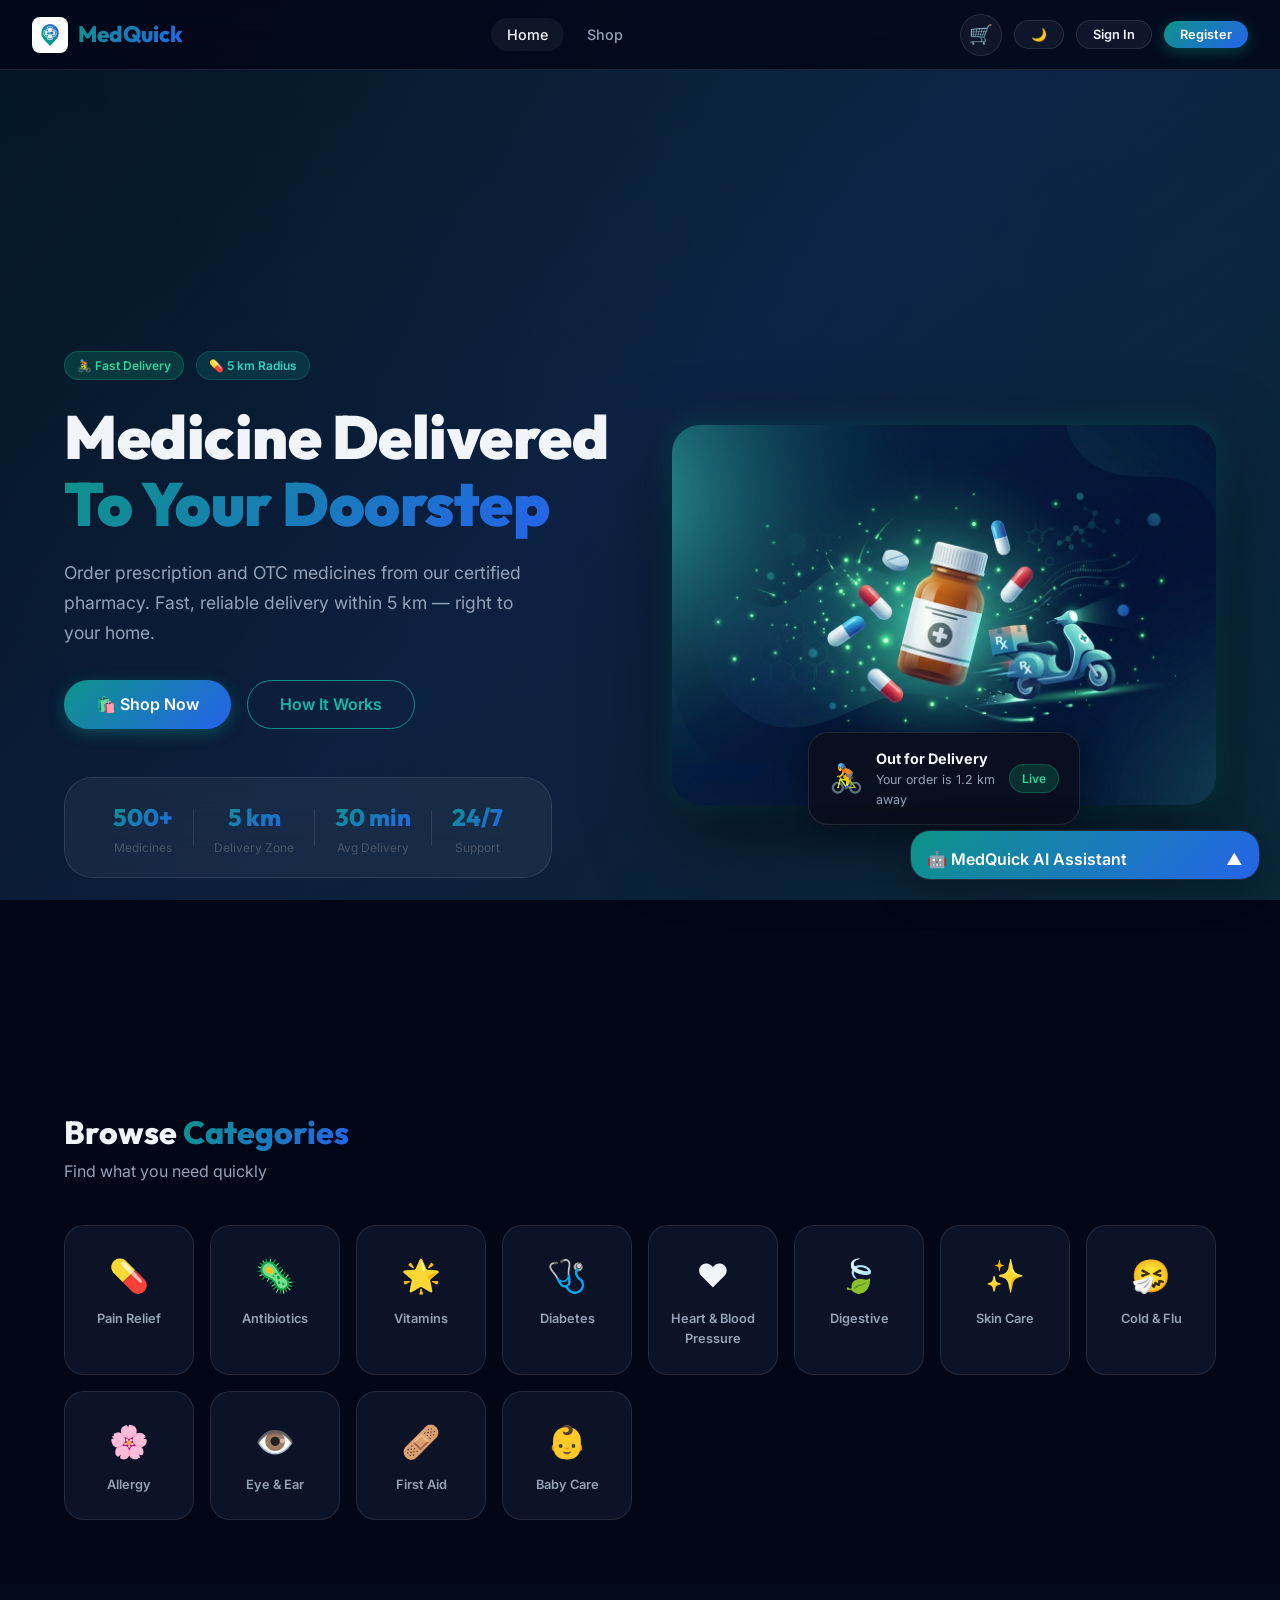
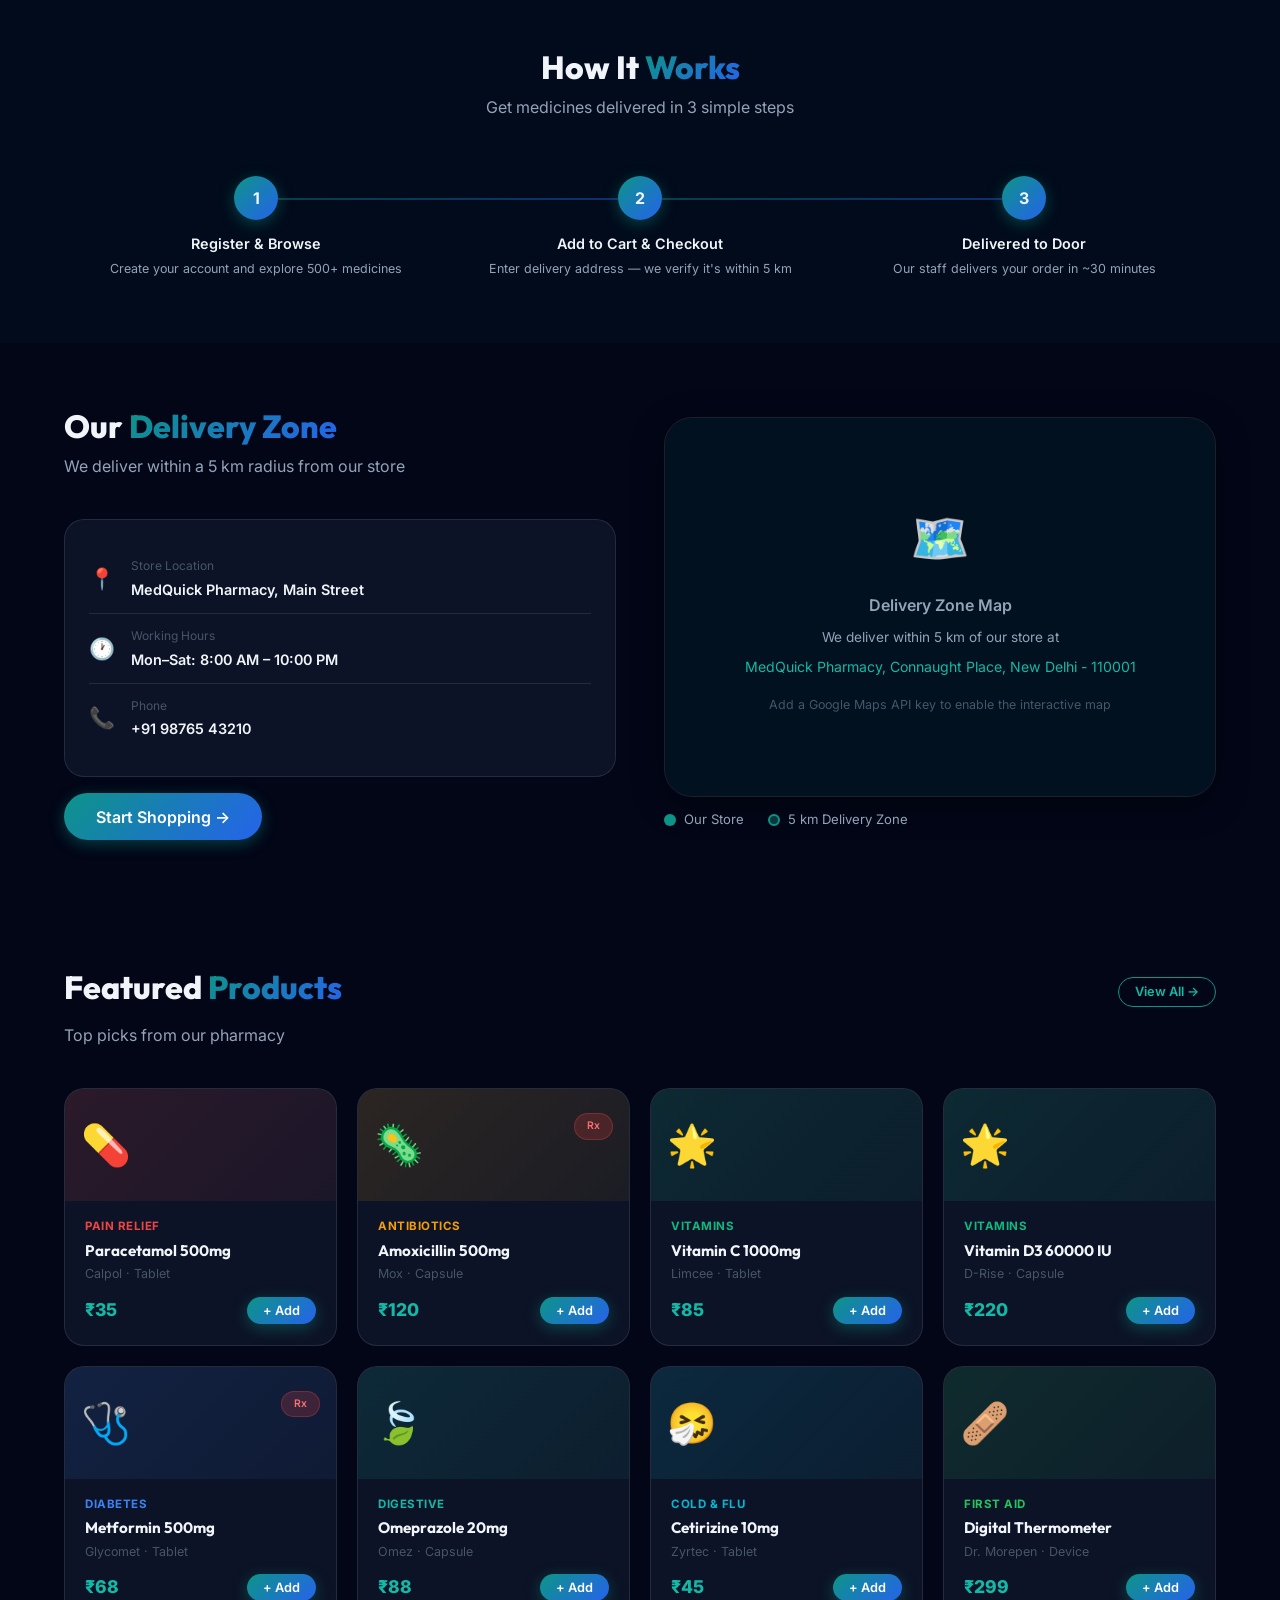
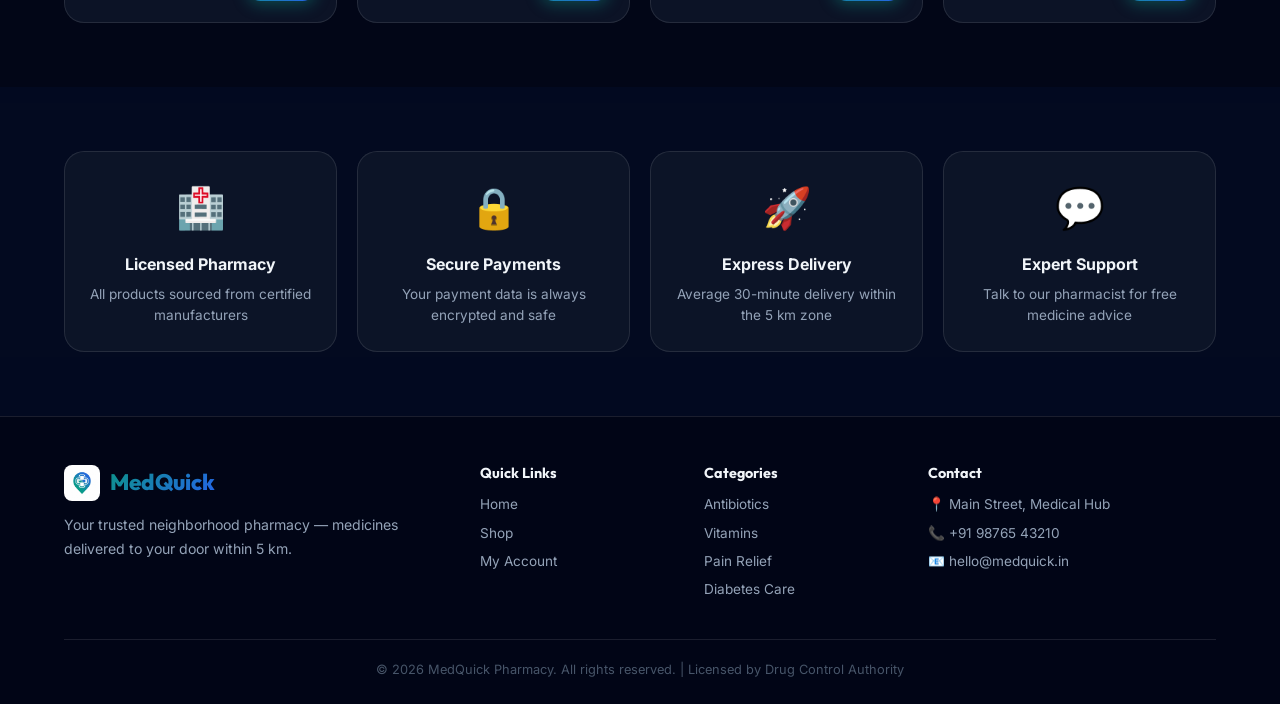
==== commit f29e783f: "added light/dark feature and AI assistant" ====
--- a/index.html
+++ b/index.html
@@ -45,6 +45,7 @@
       🛒
       <span class="cart-badge" id="cart-badge">0</span>
     </div>
+    <button class="btn btn-ghost btn-sm" id="theme-toggle" onclick="toggleTheme()" title="Toggle Dark/Light Mode">🌙</button>
     <button class="btn btn-ghost btn-sm auth-hidden" onclick="openModal('login-modal')">Sign In</button>
     <button class="btn btn-primary btn-sm auth-hidden" onclick="openModal('register-modal')">Register</button>
     <div class="user-avatar-nav auth-only hidden" id="user-avatar-nav" onclick="showPage('profile')" style="cursor:pointer">
@@ -475,6 +476,21 @@
 
 </div>
 
+<!-- AI CHATBOT WIDGET -->
+<div id="ai-chat-widget" class="ai-chat-widget closed">
+  <div class="chat-header" onclick="toggleChat()">
+    <span>🤖 MedQuick AI Assistant</span>
+    <span id="chat-toggle-icon">▲</span>
+  </div>
+  <div class="chat-body" id="chat-body">
+    <div class="chat-message bot-msg">Hello! I'm your MedQuick assistant. Describe your symptoms or ask me any health-related questions.</div>
+  </div>
+  <div class="chat-footer">
+    <input type="text" id="chat-input" placeholder="Type a message..." onkeypress="handleChat(event)" />
+    <button class="btn btn-primary btn-sm" onclick="sendChatMessage()">Send</button>
+  </div>
+</div>
+
 <!-- MODALS -->
 
 <!-- Login Modal -->
--- a/styles.css
+++ b/styles.css
@@ -411,3 +411,107 @@
   #toast-container { bottom: 1rem; right: 1rem; left: 1rem; }
   .toast { min-width: unset; max-width: unset; }
 }
+
+/* =============================================
+   Light Mode Overrides
+   ============================================= */
+body.light-mode {
+  --bg-dark: #f8fafc;
+  --bg-card: rgba(255, 255, 255, 0.95);
+  --bg-glass: rgba(0, 0, 0, 0.03);
+  --bg-glass-border: rgba(0, 0, 0, 0.08);
+  --text-primary: #0f172a;
+  --text-secondary: #475569;
+  --text-muted: #94a3b8;
+  --gradient-hero: linear-gradient(135deg, #f8fafc 0%, #e2e8f0 50%, #cbd5e1 100%);
+}
+body.light-mode .card, body.light-mode .modal, body.light-mode .navbar {
+  box-shadow: 0 4px 20px rgba(0,0,0,0.08);
+}
+body.light-mode .form-control {
+  background: #ffffff;
+  color: #0f172a;
+  border: 1px solid #cbd5e1;
+}
+body.light-mode .empty-state {
+  background: rgba(0, 0, 0, 0.02);
+}
+
+/* =============================================
+   AI Chatbot Widget
+   ============================================= */
+.ai-chat-widget {
+  position: fixed;
+  bottom: 20px;
+  right: 20px;
+  width: 350px;
+  background: var(--bg-card);
+  border: 1px solid var(--bg-glass-border);
+  border-radius: var(--radius-lg);
+  box-shadow: 0 10px 40px rgba(0,0,0,0.3);
+  display: flex;
+  flex-direction: column;
+  overflow: hidden;
+  z-index: 1000;
+  transition: all 0.3s ease;
+  backdrop-filter: blur(12px);
+  -webkit-backdrop-filter: blur(12px);
+}
+.ai-chat-widget.closed {
+  height: 50px;
+  cursor: pointer;
+}
+.ai-chat-widget:not(.closed) {
+  height: 450px;
+}
+.chat-header {
+  padding: 1rem;
+  background: var(--gradient-primary);
+  color: white;
+  font-weight: 600;
+  display: flex;
+  justify-content: space-between;
+  align-items: center;
+  cursor: pointer;
+  user-select: none;
+}
+.chat-body {
+  flex: 1;
+  padding: 1rem;
+  overflow-y: auto;
+  display: flex;
+  flex-direction: column;
+  gap: 0.75rem;
+}
+.chat-message {
+  padding: 0.75rem 1rem;
+  border-radius: var(--radius-md);
+  font-size: 0.9rem;
+  max-width: 85%;
+  line-height: 1.4;
+}
+.bot-msg {
+  background: var(--bg-glass);
+  align-self: flex-start;
+  border-bottom-left-radius: 4px;
+}
+.user-msg {
+  background: rgba(13, 148, 136, 0.2);
+  align-self: flex-end;
+  border-bottom-right-radius: 4px;
+}
+.chat-footer {
+  padding: 1rem;
+  border-top: 1px solid var(--bg-glass-border);
+  display: flex;
+  gap: 0.5rem;
+}
+.chat-footer input {
+  flex: 1;
+  padding: 0.5rem 1rem;
+  border-radius: var(--radius-md);
+  border: 1px solid var(--bg-glass-border);
+  background: var(--bg-dark);
+  color: var(--text-primary);
+  outline: none;
+}
